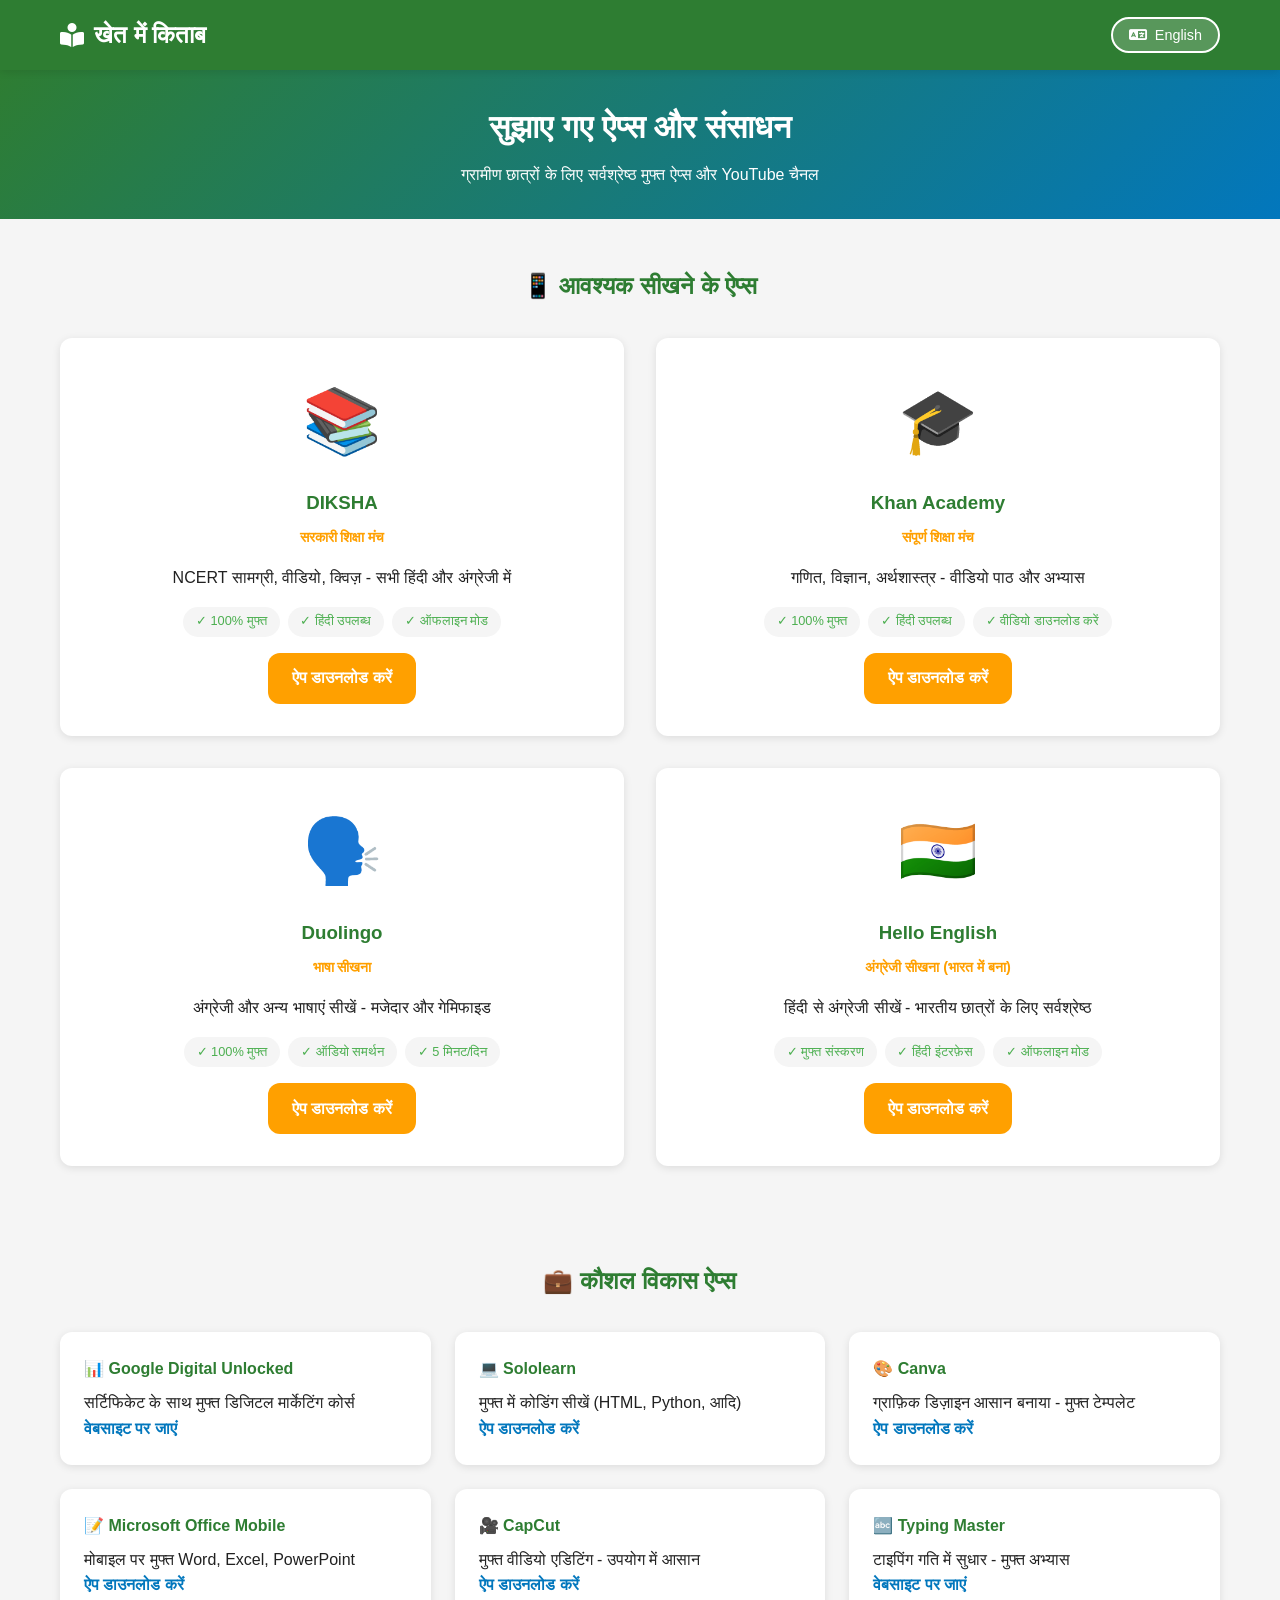
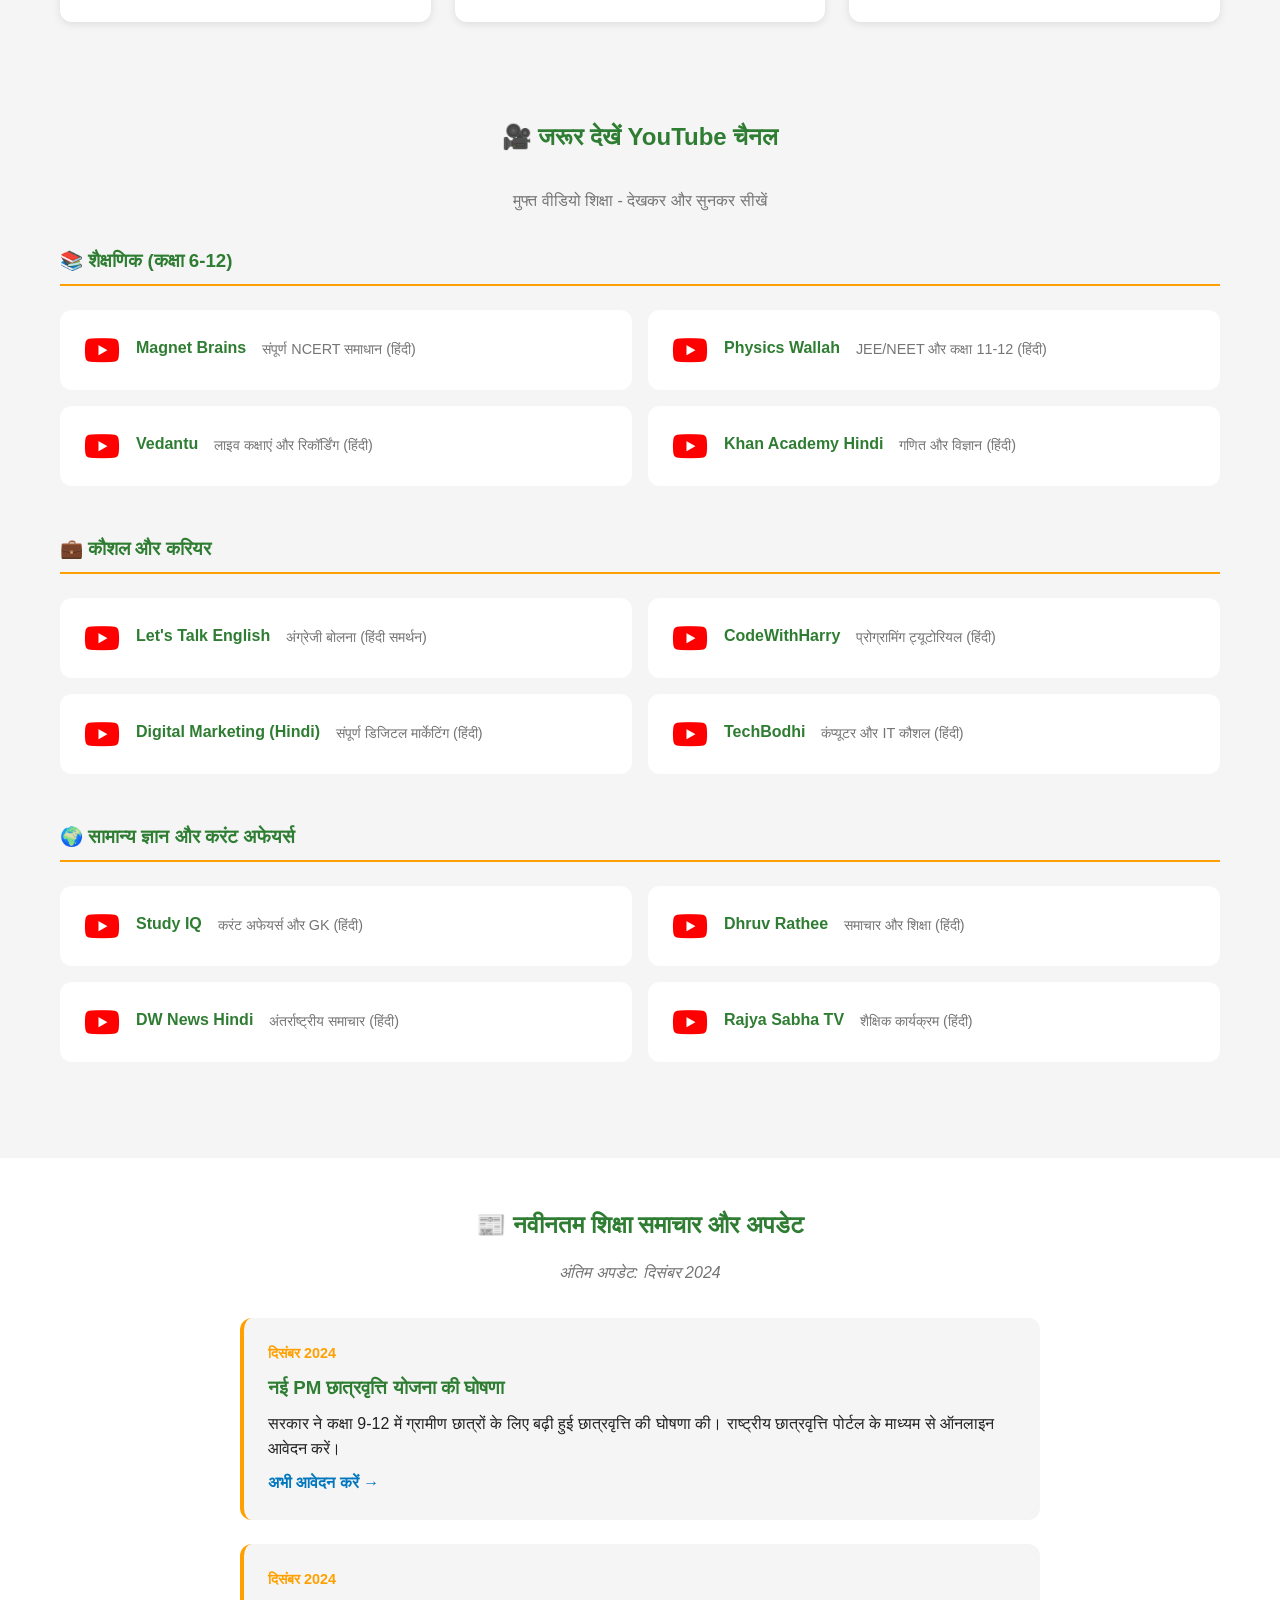
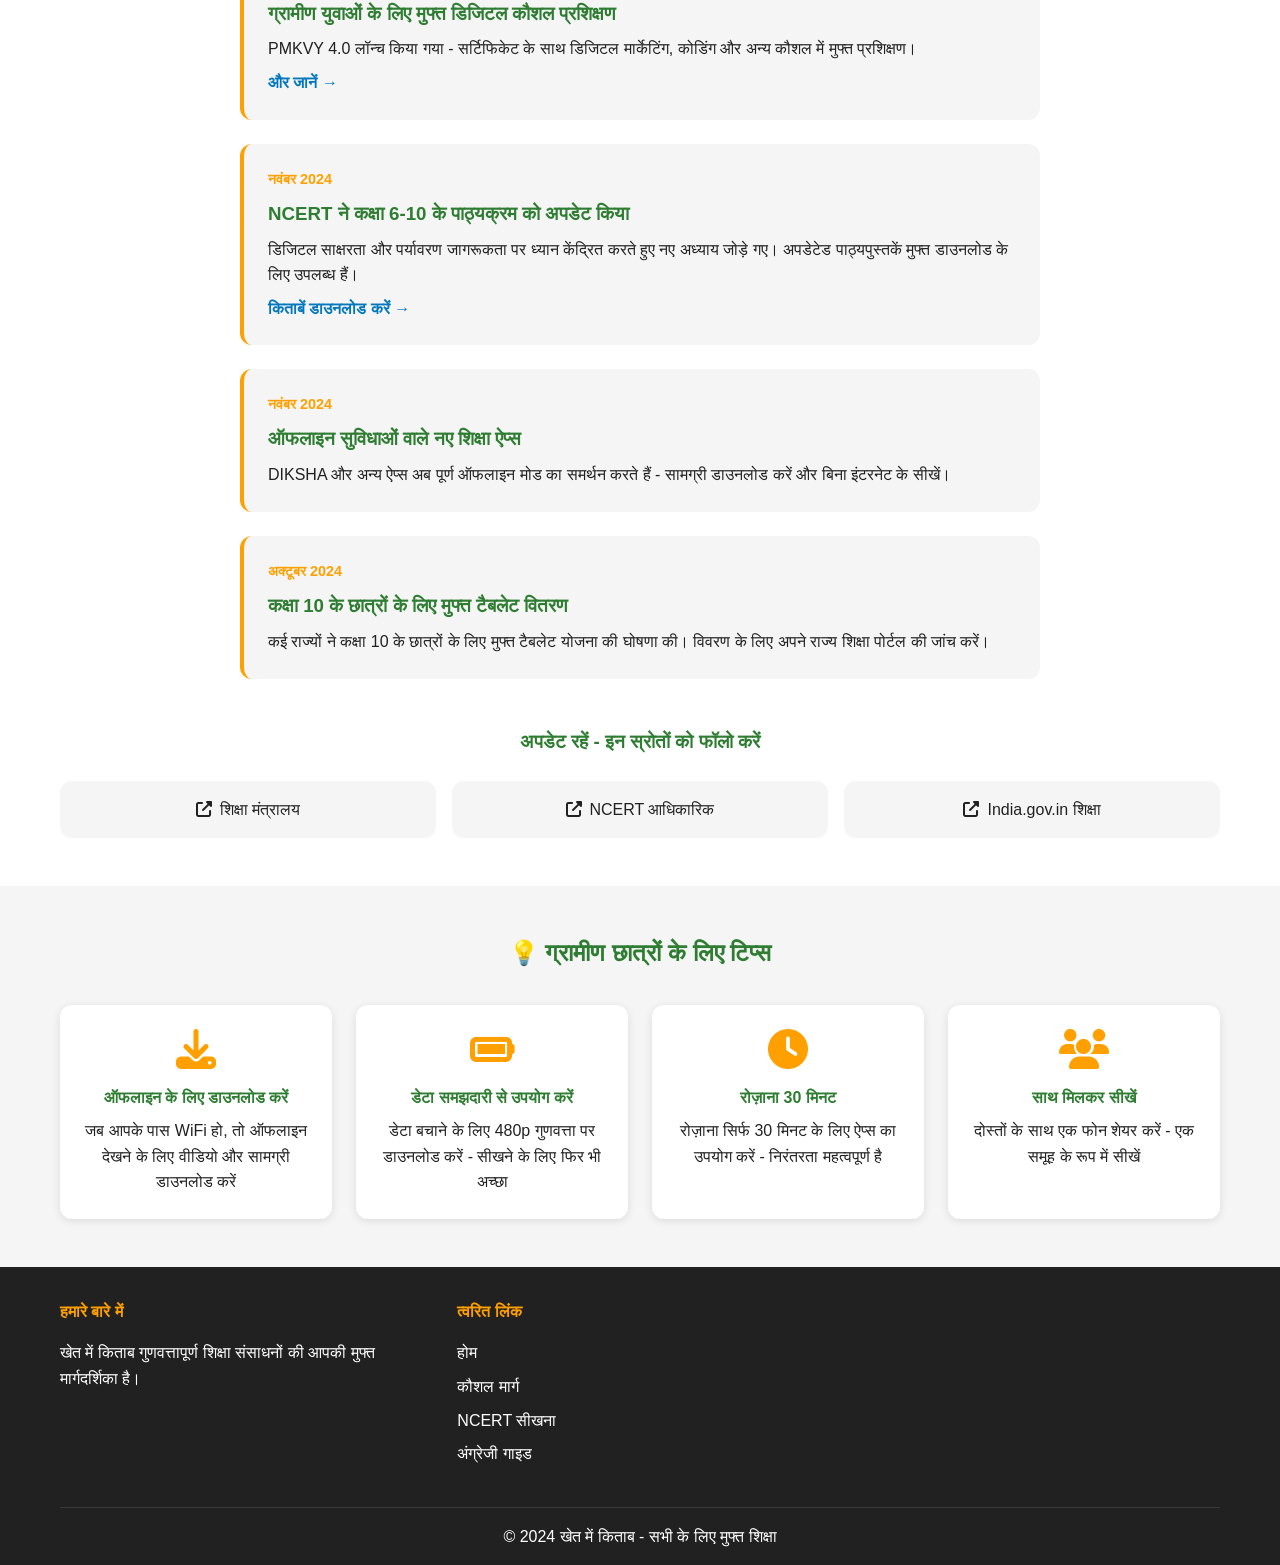
==== apps.html @ a77794ee "Create comprehensive rural education guide website - Add Hindi/English translation feature throughou" ====
<!DOCTYPE html>
<html lang="hi">
<head>
    <meta charset="UTF-8">
    <meta name="viewport" content="width=device-width, initial-scale=1.0">
    <title data-en="Recommended Apps & Resources - KhetMeKitab" data-hi="सुझाए गए ऐप्स और संसाधन - खेत में किताब">सुझाए गए ऐप्स और संसाधन - खेत में किताब</title>
    <link rel="stylesheet" href="css/style.css">
    <link rel="stylesheet" href="https://cdnjs.cloudflare.com/ajax/libs/font-awesome/6.4.0/css/all.min.css">
</head>
<body>
    <header>
        <nav class="navbar">
            <div class="container">
                <div class="nav-brand">
                    <a href="index.html"><i class="fas fa-book-reader"></i>
                    <span data-en="KhetMeKitab" data-hi="खेत में किताब">खेत में किताब</span></a>
                </div>
                <button class="lang-toggle" id="langToggle">
                    <i class="fas fa-language"></i>
                    <span id="langText">English</span>
                </button>
            </div>
        </nav>
    </header>

    <section class="page-header">
        <div class="container">
            <h1 data-en="Recommended Apps & Resources" data-hi="सुझाए गए ऐप्स और संसाधन">सुझाए गए ऐप्स और संसाधन</h1>
            <p data-en="Best free apps and YouTube channels for rural students" data-hi="ग्रामीण छात्रों के लिए सर्वश्रेष्ठ मुफ्त ऐप्स और YouTube चैनल">ग्रामीण छात्रों के लिए सर्वश्रेष्ठ मुफ्त ऐप्स और YouTube चैनल</p>
        </div>
    </section>

    <!-- Learning Apps -->
    <section class="apps-category">
        <div class="container">
            <h2 data-en="📱 Essential Learning Apps" data-hi="📱 आवश्यक सीखने के ऐप्स">📱 आवश्यक सीखने के ऐप्स</h2>
            <div class="apps-showcase">
                <div class="app-showcase-card">
                    <div class="app-icon">📚</div>
                    <h3>DIKSHA</h3>
                    <p class="app-category" data-en="Government Education Platform" data-hi="सरकारी शिक्षा मंच">सरकारी शिक्षा मंच</p>
                    <p data-en="NCERT content, videos, quizzes - All in Hindi & English" data-hi="NCERT सामग्री, वीडियो, क्विज़ - सभी हिंदी और अंग्रेजी में">NCERT सामग्री, वीडियो, क्विज़ - सभी हिंदी और अंग्रेजी में</p>
                    <div class="app-features">
                        <span class="feature-badge" data-en="✓ 100% Free" data-hi="✓ 100% मुफ्त">✓ 100% मुफ्त</span>
                        <span class="feature-badge" data-en="✓ Hindi Available" data-hi="✓ हिंदी उपलब्ध">✓ हिंदी उपलब्ध</span>
                        <span class="feature-badge" data-en="✓ Offline Mode" data-hi="✓ ऑफलाइन मोड">✓ ऑफलाइन मोड</span>
                    </div>
                    <a href="https://diksha.gov.in/" target="_blank" class="btn btn-primary" data-en="Download App" data-hi="ऐप डाउनलोड करें">ऐप डाउनलोड करें</a>
                </div>

                <div class="app-showcase-card">
                    <div class="app-icon">🎓</div>
                    <h3>Khan Academy</h3>
                    <p class="app-category" data-en="Complete Education Platform" data-hi="संपूर्ण शिक्षा मंच">संपूर्ण शिक्षा मंच</p>
                    <p data-en="Math, Science, Economics - Video lessons & practice" data-hi="गणित, विज्ञान, अर्थशास्त्र - वीडियो पाठ और अभ्यास">गणित, विज्ञान, अर्थशास्त्र - वीडियो पाठ और अभ्यास</p>
                    <div class="app-features">
                        <span class="feature-badge" data-en="✓ 100% Free" data-hi="✓ 100% मुफ्त">✓ 100% मुफ्त</span>
                        <span class="feature-badge" data-en="✓ Hindi Available" data-hi="✓ हिंदी उपलब्ध">✓ हिंदी उपलब्ध</span>
                        <span class="feature-badge" data-en="✓ Download Videos" data-hi="✓ वीडियो डाउनलोड करें">✓ वीडियो डाउनलोड करें</span>
                    </div>
                    <a href="https://www.khanacademy.org/" target="_blank" class="btn btn-primary" data-en="Download App" data-hi="ऐप डाउनलोड करें">ऐप डाउनलोड करें</a>
                </div>

                <div class="app-showcase-card">
                    <div class="app-icon">🗣️</div>
                    <h3>Duolingo</h3>
                    <p class="app-category" data-en="Language Learning" data-hi="भाषा सीखना">भाषा सीखना</p>
                    <p data-en="Learn English & other languages - Fun & gamified" data-hi="अंग्रेजी और अन्य भाषाएं सीखें - मजेदार और गेमिफाइड">अंग्रेजी और अन्य भाषाएं सीखें - मजेदार और गेमिफाइड</p>
                    <div class="app-features">
                        <span class="feature-badge" data-en="✓ 100% Free" data-hi="✓ 100% मुफ्त">✓ 100% मुफ्त</span>
                        <span class="feature-badge" data-en="✓ Audio Support" data-hi="✓ ऑडियो समर्थन">✓ ऑडियो समर्थन</span>
                        <span class="feature-badge" data-en="✓ 5 min/day" data-hi="✓ 5 मिनट/दिन">✓ 5 मिनट/दिन</span>
                    </div>
                    <a href="https://www.duolingo.com/" target="_blank" class="btn btn-primary" data-en="Download App" data-hi="ऐप डाउनलोड करें">ऐप डाउनलोड करें</a>
                </div>

                <div class="app-showcase-card">
                    <div class="app-icon">🇮🇳</div>
                    <h3>Hello English</h3>
                    <p class="app-category" data-en="English Learning (Made in India)" data-hi="अंग्रेजी सीखना (भारत में बना)">अंग्रेजी सीखना (भारत में बना)</p>
                    <p data-en="Learn English from Hindi - Best for Indian students" data-hi="हिंदी से अंग्रेजी सीखें - भारतीय छात्रों के लिए सर्वश्रेष्ठ">हिंदी से अंग्रेजी सीखें - भारतीय छात्रों के लिए सर्वश्रेष्ठ</p>
                    <div class="app-features">
                        <span class="feature-badge" data-en="✓ Free Version" data-hi="✓ मुफ्त संस्करण">✓ मुफ्त संस्करण</span>
                        <span class="feature-badge" data-en="✓ Hindi Interface" data-hi="✓ हिंदी इंटरफ़ेस">✓ हिंदी इंटरफ़ेस</span>
                        <span class="feature-badge" data-en="✓ Offline Mode" data-hi="✓ ऑफलाइन मोड">✓ ऑफलाइन मोड</span>
                    </div>
                    <a href="https://helloenglish.com/" target="_blank" class="btn btn-primary" data-en="Download App" data-hi="ऐप डाउनलोड करें">ऐप डाउनलोड करें</a>
                </div>
            </div>
        </div>
    </section>

    <!-- Skill Learning Apps -->
    <section class="apps-category alt-bg">
        <div class="container">
            <h2 data-en="💼 Skill Development Apps" data-hi="💼 कौशल विकास ऐप्स">💼 कौशल विकास ऐप्स</h2>
            <div class="app-grid">
                <div class="app-card-detailed">
                    <h4>📊 Google Digital Unlocked</h4>
                    <p data-en="Free digital marketing course with certificate" data-hi="सर्टिफिकेट के साथ मुफ्त डिजिटल मार्केटिंग कोर्स">सर्टिफिकेट के साथ मुफ्त डिजिटल मार्केटिंग कोर्स</p>
                    <a href="https://learndigital.withgoogle.com/digitalunlocked" target="_blank" data-en="Visit Website" data-hi="वेबसाइट पर जाएं">वेबसाइट पर जाएं</a>
                </div>
                <div class="app-card-detailed">
                    <h4>💻 Sololearn</h4>
                    <p data-en="Learn coding for free (HTML, Python, etc.)" data-hi="मुफ्त में कोडिंग सीखें (HTML, Python, आदि)">मुफ्त में कोडिंग सीखें (HTML, Python, आदि)</p>
                    <a href="https://www.sololearn.com/" target="_blank" data-en="Download App" data-hi="ऐप डाउनलोड करें">ऐप डाउनलोड करें</a>
                </div>
                <div class="app-card-detailed">
                    <h4>🎨 Canva</h4>
                    <p data-en="Graphic design made easy - Free templates" data-hi="ग्राफ़िक डिज़ाइन आसान बनाया - मुफ्त टेम्पलेट">ग्राफ़िक डिज़ाइन आसान बनाया - मुफ्त टेम्पलेट</p>
                    <a href="https://www.canva.com/" target="_blank" data-en="Download App" data-hi="ऐप डाउनलोड करें">ऐप डाउनलोड करें</a>
                </div>
                <div class="app-card-detailed">
                    <h4>📝 Microsoft Office Mobile</h4>
                    <p data-en="Free Word, Excel, PowerPoint on mobile" data-hi="मोबाइल पर मुफ्त Word, Excel, PowerPoint">मोबाइल पर मुफ्त Word, Excel, PowerPoint</p>
                    <a href="https://www.microsoft.com/en-us/microsoft-365/mobile" target="_blank" data-en="Download App" data-hi="ऐप डाउनलोड करें">ऐप डाउनलोड करें</a>
                </div>
                <div class="app-card-detailed">
                    <h4>🎥 CapCut</h4>
                    <p data-en="Free video editing - Easy to use" data-hi="मुफ्त वीडियो एडिटिंग - उपयोग में आसान">मुफ्त वीडियो एडिटिंग - उपयोग में आसान</p>
                    <a href="https://www.capcut.com/" target="_blank" data-en="Download App" data-hi="ऐप डाउनलोड करें">ऐप डाउनलोड करें</a>
                </div>
                <div class="app-card-detailed">
                    <h4>🔤 Typing Master</h4>
                    <p data-en="Improve typing speed - Free practice" data-hi="टाइपिंग गति में सुधार - मुफ्त अभ्यास">टाइपिंग गति में सुधार - मुफ्त अभ्यास</p>
                    <a href="https://www.typingclub.com/" target="_blank" data-en="Visit Website" data-hi="वेबसाइट पर जाएं">वेबसाइट पर जाएं</a>
                </div>
            </div>
        </div>
    </section>

    <!-- YouTube Channels Section -->
    <section class="youtube-section">
        <div class="container">
            <h2 data-en="🎥 Must-Watch YouTube Channels" data-hi="🎥 जरूर देखें YouTube चैनल">🎥 जरूर देखें YouTube चैनल</h2>
            <p class="section-subtitle" data-en="Free video education - Learn by watching & listening" data-hi="मुफ्त वीडियो शिक्षा - देखकर और सुनकर सीखें">मुफ्त वीडियो शिक्षा - देखकर और सुनकर सीखें</p>

            <!-- Academic Channels -->
            <div class="channel-category">
                <h3 data-en="📚 Academic (Class 6-12)" data-hi="📚 शैक्षणिक (कक्षा 6-12)">📚 शैक्षणिक (कक्षा 6-12)</h3>
                <div class="youtube-grid">
                    <a href="https://www.youtube.com/@MagnetBrainsEducation" target="_blank" class="youtube-card">
                        <i class="fab fa-youtube"></i>
                        <h4>Magnet Brains</h4>
                        <p data-en="Complete NCERT solutions (Hindi)" data-hi="संपूर्ण NCERT समाधान (हिंदी)">संपूर्ण NCERT समाधान (हिंदी)</p>
                    </a>
                    <a href="https://www.youtube.com/@PhysicsWallah" target="_blank" class="youtube-card">
                        <i class="fab fa-youtube"></i>
                        <h4>Physics Wallah</h4>
                        <p data-en="JEE/NEET & Class 11-12 (Hindi)" data-hi="JEE/NEET और कक्षा 11-12 (हिंदी)">JEE/NEET और कक्षा 11-12 (हिंदी)</p>
                    </a>
                    <a href="https://www.youtube.com/@vedantu" target="_blank" class="youtube-card">
                        <i class="fab fa-youtube"></i>
                        <h4>Vedantu</h4>
                        <p data-en="Live classes & recordings (Hindi)" data-hi="लाइव कक्षाएं और रिकॉर्डिंग (हिंदी)">लाइव कक्षाएं और रिकॉर्डिंग (हिंदी)</p>
                    </a>
                    <a href="https://www.youtube.com/@KhanAcademyHindi" target="_blank" class="youtube-card">
                        <i class="fab fa-youtube"></i>
                        <h4>Khan Academy Hindi</h4>
                        <p data-en="Math & Science (Hindi)" data-hi="गणित और विज्ञान (हिंदी)">गणित और विज्ञान (हिंदी)</p>
                    </a>
                </div>
            </div>

            <!-- Skills Channels -->
            <div class="channel-category">
                <h3 data-en="💼 Skills & Career" data-hi="💼 कौशल और करियर">💼 कौशल और करियर</h3>
                <div class="youtube-grid">
                    <a href="https://www.youtube.com/@LearnEnglishwithLetstalkchannel" target="_blank" class="youtube-card">
                        <i class="fab fa-youtube"></i>
                        <h4>Let's Talk English</h4>
                        <p data-en="English speaking (Hindi support)" data-hi="अंग्रेजी बोलना (हिंदी समर्थन)">अंग्रेजी बोलना (हिंदी समर्थन)</p>
                    </a>
                    <a href="https://www.youtube.com/@CodeWithHarry" target="_blank" class="youtube-card">
                        <i class="fab fa-youtube"></i>
                        <h4>CodeWithHarry</h4>
                        <p data-en="Programming tutorials (Hindi)" data-hi="प्रोग्रामिंग ट्यूटोरियल (हिंदी)">प्रोग्रामिंग ट्यूटोरियल (हिंदी)</p>
                    </a>
                    <a href="https://www.youtube.com/@DigitalMarketingHindi" target="_blank" class="youtube-card">
                        <i class="fab fa-youtube"></i>
                        <h4>Digital Marketing (Hindi)</h4>
                        <p data-en="Complete digital marketing (Hindi)" data-hi="संपूर्ण डिजिटल मार्केटिंग (हिंदी)">संपूर्ण डिजिटल मार्केटिंग (हिंदी)</p>
                    </a>
                    <a href="https://www.youtube.com/@TECHBODHIbyDinesh" target="_blank" class="youtube-card">
                        <i class="fab fa-youtube"></i>
                        <h4>TechBodhi</h4>
                        <p data-en="Computer & IT skills (Hindi)" data-hi="कंप्यूटर और IT कौशल (हिंदी)">कंप्यूटर और IT कौशल (हिंदी)</p>
                    </a>
                </div>
            </div>

            <!-- General Knowledge -->
            <div class="channel-category">
                <h3 data-en="🌍 General Knowledge & Current Affairs" data-hi="🌍 सामान्य ज्ञान और करंट अफेयर्स">🌍 सामान्य ज्ञान और करंट अफेयर्स</h3>
                <div class="youtube-grid">
                    <a href="https://www.youtube.com/@StudyIQ" target="_blank" class="youtube-card">
                        <i class="fab fa-youtube"></i>
                        <h4>Study IQ</h4>
                        <p data-en="Current affairs & GK (Hindi)" data-hi="करंट अफेयर्स और GK (हिंदी)">करंट अफेयर्स और GK (हिंदी)</p>
                    </a>
                    <a href="https://www.youtube.com/@dhruvrathee" target="_blank" class="youtube-card">
                        <i class="fab fa-youtube"></i>
                        <h4>Dhruv Rathee</h4>
                        <p data-en="News & education (Hindi)" data-hi="समाचार और शिक्षा (हिंदी)">समाचार और शिक्षा (हिंदी)</p>
                    </a>
                    <a href="https://www.youtube.com/@dwthindiofficial" target="_blank" class="youtube-card">
                        <i class="fab fa-youtube"></i>
                        <h4>DW News Hindi</h4>
                        <p data-en="International news (Hindi)" data-hi="अंतर्राष्ट्रीय समाचार (हिंदी)">अंतर्राष्ट्रीय समाचार (हिंदी)</p>
                    </a>
                    <a href="https://www.youtube.com/@rajyasabhatv" target="_blank" class="youtube-card">
                        <i class="fab fa-youtube"></i>
                        <h4>Rajya Sabha TV</h4>
                        <p data-en="Educational programs (Hindi)" data-hi="शैक्षिक कार्यक्रम (हिंदी)">शैक्षिक कार्यक्रम (हिंदी)</p>
                    </a>
                </div>
            </div>
        </div>
    </section>

    <!-- Education News -->
    <section class="education-news">
        <div class="container">
            <h2 data-en="📰 Latest Education News & Updates" data-hi="📰 नवीनतम शिक्षा समाचार और अपडेट">📰 नवीनतम शिक्षा समाचार और अपडेट</h2>
            <p class="update-date" data-en="Last Updated: December 2024" data-hi="अंतिम अपडेट: दिसंबर 2024">अंतिम अपडेट: दिसंबर 2024</p>

            <div class="news-timeline">
                <div class="news-item">
                    <div class="news-month" data-en="December 2024" data-hi="दिसंबर 2024">दिसंबर 2024</div>
                    <h3 data-en="New PM Scholarship Scheme Announced" data-hi="नई PM छात्रवृत्ति योजना की घोषणा">नई PM छात्रवृत्ति योजना की घोषणा</h3>
                    <p data-en="Government announces increased scholarships for rural students in Classes 9-12. Apply online through the National Scholarship Portal." data-hi="सरकार ने कक्षा 9-12 में ग्रामीण छात्रों के लिए बढ़ी हुई छात्रवृत्ति की घोषणा की। राष्ट्रीय छात्रवृत्ति पोर्टल के माध्यम से ऑनलाइन आवेदन करें।">सरकार ने कक्षा 9-12 में ग्रामीण छात्रों के लिए बढ़ी हुई छात्रवृत्ति की घोषणा की। राष्ट्रीय छात्रवृत्ति पोर्टल के माध्यम से ऑनलाइन आवेदन करें।</p>
                    <a href="https://scholarships.gov.in/" target="_blank" class="news-cta" data-en="Apply Now →" data-hi="अभी आवेदन करें →">अभी आवेदन करें →</a>
                </div>

                <div class="news-item">
                    <div class="news-month" data-en="December 2024" data-hi="दिसंबर 2024">दिसंबर 2024</div>
                    <h3 data-en="Free Digital Skills Training for Rural Youth" data-hi="ग्रामीण युवाओं के लिए मुफ्त डिजिटल कौशल प्रशिक्षण">ग्रामीण युवाओं के लिए मुफ्त डिजिटल कौशल प्रशिक्षण</h3>
                    <p data-en="PMKVY 4.0 launched - Free training in digital marketing, coding, and other skills with certificates." data-hi="PMKVY 4.0 लॉन्च किया गया - सर्टिफिकेट के साथ डिजिटल मार्केटिंग, कोडिंग और अन्य कौशल में मुफ्त प्रशिक्षण।">PMKVY 4.0 लॉन्च किया गया - सर्टिफिकेट के साथ डिजिटल मार्केटिंग, कोडिंग और अन्य कौशल में मुफ्त प्रशिक्षण।</p>
                    <a href="https://www.pmkvyofficial.org/" target="_blank" class="news-cta" data-en="Learn More →" data-hi="और जानें →">और जानें →</a>
                </div>

                <div class="news-item">
                    <div class="news-month" data-en="November 2024" data-hi="नवंबर 2024">नवंबर 2024</div>
                    <h3 data-en="NCERT Updates Curriculum for Classes 6-10" data-hi="NCERT ने कक्षा 6-10 के पाठ्यक्रम को अपडेट किया">NCERT ने कक्षा 6-10 के पाठ्यक्रम को अपडेट किया</h3>
                    <p data-en="New chapters added focusing on digital literacy and environmental awareness. Updated textbooks available for free download." data-hi="डिजिटल साक्षरता और पर्यावरण जागरूकता पर ध्यान केंद्रित करते हुए नए अध्याय जोड़े गए। अपडेटेड पाठ्यपुस्तकें मुफ्त डाउनलोड के लिए उपलब्ध हैं।">डिजिटल साक्षरता और पर्यावरण जागरूकता पर ध्यान केंद्रित करते हुए नए अध्याय जोड़े गए। अपडेटेड पाठ्यपुस्तकें मुफ्त डाउनलोड के लिए उपलब्ध हैं।</p>
                    <a href="https://ncert.nic.in/" target="_blank" class="news-cta" data-en="Download Books →" data-hi="किताबें डाउनलोड करें →">किताबें डाउनलोड करें →</a>
                </div>

                <div class="news-item">
                    <div class="news-month" data-en="November 2024" data-hi="नवंबर 2024">नवंबर 2024</div>
                    <h3 data-en="New Education Apps with Offline Features" data-hi="ऑफलाइन सुविधाओं वाले नए शिक्षा ऐप्स">ऑफलाइन सुविधाओं वाले नए शिक्षा ऐप्स</h3>
                    <p data-en="DIKSHA and other apps now support full offline mode - download content and learn without internet." data-hi="DIKSHA और अन्य ऐप्स अब पूर्ण ऑफलाइन मोड का समर्थन करते हैं - सामग्री डाउनलोड करें और बिना इंटरनेट के सीखें।">DIKSHA और अन्य ऐप्स अब पूर्ण ऑफलाइन मोड का समर्थन करते हैं - सामग्री डाउनलोड करें और बिना इंटरनेट के सीखें।</p>
                </div>

                <div class="news-item">
                    <div class="news-month" data-en="October 2024" data-hi="अक्टूबर 2024">अक्टूबर 2024</div>
                    <h3 data-en="Free Tablet Distribution for Class 10 Students" data-hi="कक्षा 10 के छात्रों के लिए मुफ्त टैबलेट वितरण">कक्षा 10 के छात्रों के लिए मुफ्त टैबलेट वितरण</h3>
                    <p data-en="Several states announce free tablet scheme for Class 10 students. Check your state education portal for details." data-hi="कई राज्यों ने कक्षा 10 के छात्रों के लिए मुफ्त टैबलेट योजना की घोषणा की। विवरण के लिए अपने राज्य शिक्षा पोर्टल की जांच करें।">कई राज्यों ने कक्षा 10 के छात्रों के लिए मुफ्त टैबलेट योजना की घोषणा की। विवरण के लिए अपने राज्य शिक्षा पोर्टल की जांच करें।</p>
                </div>
            </div>

            <div class="news-sources">
                <h3 data-en="Stay Updated - Follow These Sources" data-hi="अपडेट रहें - इन स्रोतों को फॉलो करें">अपडेट रहें - इन स्रोतों को फॉलो करें</h3>
                <div class="sources-grid">
                    <a href="https://www.education.gov.in/" target="_blank" class="source-link">
                        <i class="fas fa-external-link-alt"></i>
                        <span data-en="Ministry of Education" data-hi="शिक्षा मंत्रालय">शिक्षा मंत्रालय</span>
                    </a>
                    <a href="https://ncert.nic.in/" target="_blank" class="source-link">
                        <i class="fas fa-external-link-alt"></i>
                        <span data-en="NCERT Official" data-hi="NCERT आधिकारिक">NCERT आधिकारिक</span>
                    </a>
                    <a href="https://www.india.gov.in/topics/education" target="_blank" class="source-link">
                        <i class="fas fa-external-link-alt"></i>
                        <span data-en="India.gov.in Education" data-hi="India.gov.in शिक्षा">India.gov.in शिक्षा</span>
                    </a>
                </div>
            </div>
        </div>
    </section>

    <!-- Tips for Using Apps -->
    <section class="app-tips">
        <div class="container">
            <h2 data-en="💡 Tips for Rural Students" data-hi="💡 ग्रामीण छात्रों के लिए टिप्स">💡 ग्रामीण छात्रों के लिए टिप्स</h2>
            <div class="tips-grid">
                <div class="tip-box">
                    <i class="fas fa-download"></i>
                    <h4 data-en="Download for Offline" data-hi="ऑफलाइन के लिए डाउनलोड करें">ऑफलाइन के लिए डाउनलोड करें</h4>
                    <p data-en="When you have WiFi, download videos and content for offline viewing" data-hi="जब आपके पास WiFi हो, तो ऑफलाइन देखने के लिए वीडियो और सामग्री डाउनलोड करें">जब आपके पास WiFi हो, तो ऑफलाइन देखने के लिए वीडियो और सामग्री डाउनलोड करें</p>
                </div>
                <div class="tip-box">
                    <i class="fas fa-battery-full"></i>
                    <h4 data-en="Use Data Wisely" data-hi="डेटा समझदारी से उपयोग करें">डेटा समझदारी से उपयोग करें</h4>
                    <p data-en="Download at 480p quality to save data - still good for learning" data-hi="डेटा बचाने के लिए 480p गुणवत्ता पर डाउनलोड करें - सीखने के लिए फिर भी अच्छा">डेटा बचाने के लिए 480p गुणवत्ता पर डाउनलोड करें - सीखने के लिए फिर भी अच्छा</p>
                </div>
                <div class="tip-box">
                    <i class="fas fa-clock"></i>
                    <h4 data-en="Daily 30 Minutes" data-hi="रोज़ाना 30 मिनट">रोज़ाना 30 मिनट</h4>
                    <p data-en="Use apps for just 30 minutes daily - consistency is key" data-hi="रोज़ाना सिर्फ 30 मिनट के लिए ऐप्स का उपयोग करें - निरंतरता महत्वपूर्ण है">रोज़ाना सिर्फ 30 मिनट के लिए ऐप्स का उपयोग करें - निरंतरता महत्वपूर्ण है</p>
                </div>
                <div class="tip-box">
                    <i class="fas fa-users"></i>
                    <h4 data-en="Learn Together" data-hi="साथ मिलकर सीखें">साथ मिलकर सीखें</h4>
                    <p data-en="Share one phone with friends - learn as a group" data-hi="दोस्तों के साथ एक फोन शेयर करें - एक समूह के रूप में सीखें">दोस्तों के साथ एक फोन शेयर करें - एक समूह के रूप में सीखें</p>
                </div>
            </div>
        </div>
    </section>

    <footer>
        <div class="container">
            <div class="footer-content">
                <div class="footer-section">
                    <h4 data-en="About" data-hi="हमारे बारे में">हमारे बारे में</h4>
                    <p data-en="KhetMeKitab is your free guide to quality education resources." data-hi="खेत में किताब गुणवत्तापूर्ण शिक्षा संसाधनों की आपकी मुफ्त मार्गदर्शिका है।">खेत में किताब गुणवत्तापूर्ण शिक्षा संसाधनों की आपकी मुफ्त मार्गदर्शिका है।</p>
                </div>
                <div class="footer-section">
                    <h4 data-en="Quick Links" data-hi="त्वरित लिंक">त्वरित लिंक</h4>
                    <ul>
                        <li><a href="index.html" data-en="Home" data-hi="होम">होम</a></li>
                        <li><a href="skills.html" data-en="Skill Paths" data-hi="कौशल मार्ग">कौशल मार्ग</a></li>
                        <li><a href="ncert.html" data-en="NCERT Learning" data-hi="NCERT सीखना">NCERT सीखना</a></li>
                        <li><a href="english.html" data-en="English Guide" data-hi="अंग्रेजी गाइड">अंग्रेजी गाइड</a></li>
                    </ul>
                </div>
            </div>
            <div class="footer-bottom">
                <p>&copy; 2024 <span data-en="KhetMeKitab - Free Education for All" data-hi="खेत में किताब - सभी के लिए मुफ्त शिक्षा">खेत में किताब - सभी के लिए मुफ्त शिक्षा</span></p>
            </div>
        </div>
    </footer>

    <script src="js/main.js"></script>
</body>
</html>
---- css/style.css ----
/* KhetMeKitab - Rural Education Guide CSS */
/* Mobile-First Responsive Design */

/* CSS Reset and Base Styles */
* {
    margin: 0;
    padding: 0;
    box-sizing: border-box;
}

:root {
    --primary-color: #2E7D32;
    --secondary-color: #FFA000;
    --accent-color: #0277BD;
    --text-dark: #212121;
    --text-light: #757575;
    --bg-light: #F5F5F5;
    --bg-white: #FFFFFF;
    --success: #4CAF50;
    --border-radius: 12px;
    --shadow: 0 2px 8px rgba(0,0,0,0.1);
    --shadow-hover: 0 4px 16px rgba(0,0,0,0.15);
}

body {
    font-family: 'Segoe UI', Tahoma, Geneva, Verdana, sans-serif;
    line-height: 1.6;
    color: var(--text-dark);
    background-color: var(--bg-light);
}

.container {
    max-width: 1200px;
    margin: 0 auto;
    padding: 0 20px;
}

/* Navbar */
.navbar {
    background: var(--primary-color);
    color: white;
    padding: 1rem 0;
    box-shadow: var(--shadow);
    position: sticky;
    top: 0;
    z-index: 1000;
}

.navbar .container {
    display: flex;
    justify-content: space-between;
    align-items: center;
}

.nav-brand {
    display: flex;
    align-items: center;
    gap: 10px;
    font-size: 1.5rem;
    font-weight: bold;
}

.nav-brand a {
    color: white;
    text-decoration: none;
    display: flex;
    align-items: center;
    gap: 10px;
}

.lang-toggle {
    background: rgba(255,255,255,0.2);
    border: 2px solid white;
    color: white;
    padding: 0.5rem 1rem;
    border-radius: 25px;
    cursor: pointer;
    display: flex;
    align-items: center;
    gap: 8px;
    font-size: 0.9rem;
    transition: all 0.3s ease;
}

.lang-toggle:hover {
    background: white;
    color: var(--primary-color);
}

/* Hero Section */
.hero {
    background: linear-gradient(135deg, var(--primary-color), var(--accent-color));
    color: white;
    padding: 3rem 0;
    text-align: center;
}

.hero h1 {
    font-size: 2rem;
    margin-bottom: 1rem;
}

.hero-subtitle {
    font-size: 1.1rem;
    margin-bottom: 2rem;
    opacity: 0.95;
}

.hero-cta {
    display: flex;
    gap: 1rem;
    justify-content: center;
    flex-wrap: wrap;
}

/* Buttons */
.btn {
    padding: 0.8rem 1.5rem;
    border-radius: var(--border-radius);
    text-decoration: none;
    font-weight: 600;
    display: inline-block;
    transition: all 0.3s ease;
}

.btn-primary {
    background: var(--secondary-color);
    color: white;
}

.btn-primary:hover {
    background: #FF8F00;
    transform: translateY(-2px);
    box-shadow: var(--shadow-hover);
}

.btn-secondary {
    background: white;
    color: var(--primary-color);
}

.btn-secondary:hover {
    background: var(--bg-light);
    transform: translateY(-2px);
}

.btn-link {
    color: var(--accent-color);
    text-decoration: none;
    font-weight: 600;
    transition: all 0.3s ease;
}

.btn-link:hover {
    color: var(--primary-color);
}

/* Quick Links Section */
.quick-links {
    padding: 3rem 0;
    background: white;
}

.quick-links h2 {
    text-align: center;
    margin-bottom: 2rem;
    color: var(--primary-color);
}

.links-grid {
    display: grid;
    grid-template-columns: 1fr;
    gap: 1.5rem;
}

.link-card {
    background: var(--bg-white);
    padding: 2rem;
    border-radius: var(--border-radius);
    box-shadow: var(--shadow);
    text-decoration: none;
    color: var(--text-dark);
    transition: all 0.3s ease;
    text-align: center;
}

.link-card:hover {
    transform: translateY(-5px);
    box-shadow: var(--shadow-hover);
}

.link-card i {
    font-size: 3rem;
    color: var(--primary-color);
    margin-bottom: 1rem;
}

.link-card h3 {
    margin-bottom: 0.5rem;
    color: var(--primary-color);
}

.link-card p {
    color: var(--text-light);
}

/* Featured Section */
.featured-section {
    padding: 3rem 0;
    background: var(--bg-light);
}

.featured-section h2 {
    text-align: center;
    margin-bottom: 1rem;
    color: var(--primary-color);
}

.section-subtitle {
    text-align: center;
    color: var(--text-light);
    margin-bottom: 2rem;
}

.skills-grid {
    display: grid;
    grid-template-columns: 1fr;
    gap: 1.5rem;
}

.skill-card {
    background: white;
    padding: 2rem;
    border-radius: var(--border-radius);
    box-shadow: var(--shadow);
    text-align: center;
    transition: all 0.3s ease;
}

.skill-card:hover {
    transform: translateY(-5px);
    box-shadow: var(--shadow-hover);
}

.skill-icon {
    font-size: 3rem;
    margin-bottom: 1rem;
}

.skill-card h3 {
    color: var(--primary-color);
    margin-bottom: 0.5rem;
}

.skill-card p {
    color: var(--text-light);
    margin-bottom: 1rem;
}

/* NCERT Section */
.ncert-section {
    padding: 3rem 0;
    background: white;
}

.ncert-section h2 {
    text-align: center;
    margin-bottom: 1rem;
    color: var(--primary-color);
}

.ncert-grid {
    display: grid;
    grid-template-columns: repeat(auto-fit, minmax(120px, 1fr));
    gap: 1rem;
}

.ncert-card {
    background: linear-gradient(135deg, var(--accent-color), var(--primary-color));
    color: white;
    padding: 2rem 1rem;
    border-radius: var(--border-radius);
    text-align: center;
    text-decoration: none;
    transition: all 0.3s ease;
}

.ncert-card:hover {
    transform: scale(1.05);
    box-shadow: var(--shadow-hover);
}

.class-badge {
    font-size: 2.5rem;
    font-weight: bold;
    margin-bottom: 0.5rem;
}

/* News Section */
.news-section {
    padding: 3rem 0;
    background: var(--bg-light);
}

.news-section h2 {
    text-align: center;
    margin-bottom: 2rem;
    color: var(--primary-color);
}

.news-grid {
    display: grid;
    grid-template-columns: 1fr;
    gap: 1.5rem;
}

.news-card {
    background: white;
    padding: 1.5rem;
    border-radius: var(--border-radius);
    box-shadow: var(--shadow);
}

.news-date {
    color: var(--secondary-color);
    font-weight: 600;
    font-size: 0.9rem;
    margin-bottom: 0.5rem;
}

.news-card h3 {
    color: var(--primary-color);
    margin-bottom: 0.5rem;
}

.news-card p {
    color: var(--text-light);
    margin-bottom: 1rem;
}

.news-link {
    color: var(--accent-color);
    text-decoration: none;
    font-weight: 600;
}

.news-link:hover {
    text-decoration: underline;
}

/* Audio Note Banner */
.audio-note {
    padding: 2rem 0;
    background: var(--secondary-color);
    color: white;
}

.audio-banner {
    display: flex;
    align-items: center;
    gap: 1.5rem;
}

.audio-banner i {
    font-size: 3rem;
}

.audio-banner h3 {
    margin-bottom: 0.5rem;
}

/* Footer */
footer {
    background: var(--text-dark);
    color: white;
    padding: 2rem 0 1rem;
}

.footer-content {
    display: grid;
    grid-template-columns: 1fr;
    gap: 2rem;
    margin-bottom: 2rem;
}

.footer-section h4 {
    color: var(--secondary-color);
    margin-bottom: 1rem;
}

.footer-section ul {
    list-style: none;
}

.footer-section ul li {
    margin-bottom: 0.5rem;
}

.footer-section a {
    color: white;
    text-decoration: none;
    transition: color 0.3s ease;
}

.footer-section a:hover {
    color: var(--secondary-color);
}

.footer-bottom {
    text-align: center;
    padding-top: 1rem;
    border-top: 1px solid rgba(255,255,255,0.1);
}

/* Page Header */
.page-header {
    background: linear-gradient(135deg, var(--primary-color), var(--accent-color));
    color: white;
    padding: 2rem 0;
    text-align: center;
}

.page-header h1 {
    font-size: 2rem;
    margin-bottom: 0.5rem;
}

/* Skills Detail Page */
.skill-detail {
    padding: 3rem 0;
}

.skill-detail.alt-bg {
    background: var(--bg-light);
}

.skill-header {
    text-align: center;
    margin-bottom: 2rem;
}

.skill-icon-large {
    font-size: 4rem;
    margin-bottom: 1rem;
}

.learning-path {
    background: white;
    padding: 2rem;
    border-radius: var(--border-radius);
    box-shadow: var(--shadow);
}

.learning-path h3 {
    color: var(--primary-color);
    margin-bottom: 1.5rem;
}

.path-steps {
    display: flex;
    flex-direction: column;
    gap: 1.5rem;
}

.step {
    display: flex;
    gap: 1rem;
}

.step-number {
    background: var(--primary-color);
    color: white;
    width: 40px;
    height: 40px;
    border-radius: 50%;
    display: flex;
    align-items: center;
    justify-content: center;
    font-weight: bold;
    flex-shrink: 0;
}

.step-content {
    flex: 1;
}

.step-content h4 {
    color: var(--accent-color);
    margin-bottom: 0.5rem;
}

.step-content ul {
    list-style: none;
    padding-left: 0;
}

.step-content li {
    margin-bottom: 0.5rem;
    padding-left: 1.5rem;
    position: relative;
}

.step-content li:before {
    content: "✓";
    color: var(--success);
    position: absolute;
    left: 0;
    font-weight: bold;
}

.step-content a {
    color: var(--accent-color);
    text-decoration: none;
}

.step-content a:hover {
    text-decoration: underline;
}

/* More Skills */
.more-skills {
    padding: 3rem 0;
    text-align: center;
    background: var(--bg-light);
}

.coming-soon-grid {
    display: grid;
    grid-template-columns: repeat(2, 1fr);
    gap: 1rem;
    margin-top: 2rem;
}

.coming-soon-card {
    background: white;
    padding: 1.5rem;
    border-radius: var(--border-radius);
    box-shadow: var(--shadow);
    font-size: 1.1rem;
}

/* NCERT Page Tabs */
.class-tabs {
    padding: 2rem 0;
    background: white;
    position: sticky;
    top: 60px;
    z-index: 999;
    box-shadow: var(--shadow);
}

.tab-buttons {
    display: flex;
    gap: 0.5rem;
    overflow-x: auto;
    padding-bottom: 0.5rem;
}

.tab-btn {
    background: var(--bg-light);
    border: 2px solid var(--primary-color);
    color: var(--primary-color);
    padding: 0.5rem 1rem;
    border-radius: 25px;
    cursor: pointer;
    white-space: nowrap;
    transition: all 0.3s ease;
}

.tab-btn.active,
.tab-btn:hover {
    background: var(--primary-color);
    color: white;
}

.class-content {
    display: none;
    padding: 3rem 0;
}

.class-content.active {
    display: block;
}

.subject-grid {
    display: grid;
    grid-template-columns: 1fr;
    gap: 1.5rem;
}

.subject-card {
    background: white;
    padding: 1.5rem;
    border-radius: var(--border-radius);
    box-shadow: var(--shadow);
}

.subject-card h3 {
    color: var(--primary-color);
    margin-bottom: 1rem;
}

.resource-links {
    display: flex;
    flex-direction: column;
    gap: 0.8rem;
}

.resource-links a {
    color: var(--accent-color);
    text-decoration: none;
    display: flex;
    align-items: center;
    gap: 0.5rem;
}

.resource-links a:hover {
    text-decoration: underline;
}

/* Study Tips */
.study-tips {
    padding: 3rem 0;
    background: var(--bg-light);
}

.study-tips h2 {
    text-align: center;
    margin-bottom: 2rem;
    color: var(--primary-color);
}

.tips-grid {
    display: grid;
    grid-template-columns: 1fr;
    gap: 1.5rem;
}

.tip-card {
    background: white;
    padding: 1.5rem;
    border-radius: var(--border-radius);
    box-shadow: var(--shadow);
    text-align: center;
}

.tip-card i {
    font-size: 2.5rem;
    color: var(--secondary-color);
    margin-bottom: 1rem;
}

.tip-card h4 {
    color: var(--primary-color);
    margin-bottom: 0.5rem;
}

/* English Learning Page */
.why-english {
    padding: 3rem 0;
    background: white;
}

.why-english h2 {
    text-align: center;
    margin-bottom: 2rem;
    color: var(--primary-color);
}

.benefits-grid {
    display: grid;
    grid-template-columns: 1fr;
    gap: 1.5rem;
}

.benefit-card {
    background: var(--bg-light);
    padding: 1.5rem;
    border-radius: var(--border-radius);
    text-align: center;
}

.benefit-card i {
    font-size: 2.5rem;
    color: var(--accent-color);
    margin-bottom: 1rem;
}

.english-path {
    padding: 3rem 0;
    background: var(--bg-light);
}

.english-path h2 {
    text-align: center;
    margin-bottom: 2rem;
    color: var(--primary-color);
}

.level-section {
    background: white;
    padding: 2rem;
    border-radius: var(--border-radius);
    box-shadow: var(--shadow);
    margin-bottom: 2rem;
}

.level-header {
    display: flex;
    align-items: center;
    gap: 1rem;
    margin-bottom: 1.5rem;
}

.level-badge {
    background: var(--primary-color);
    color: white;
    padding: 0.5rem 1rem;
    border-radius: 25px;
    font-weight: bold;
}

.learning-steps {
    display: flex;
    flex-direction: column;
    gap: 2rem;
}

.resource-list {
    display: flex;
    flex-direction: column;
    gap: 1rem;
    margin-top: 1rem;
}

.resource-link {
    background: var(--bg-light);
    padding: 1rem;
    border-radius: var(--border-radius);
    text-decoration: none;
    color: var(--text-dark);
    display: flex;
    align-items: center;
    gap: 1rem;
    transition: all 0.3s ease;
}

.resource-link:hover {
    background: #E0F2F1;
    transform: translateX(5px);
}

.resource-link i {
    font-size: 1.5rem;
    color: var(--accent-color);
}

.audio-badge {
    background: var(--secondary-color);
    color: white;
    padding: 0.3rem 0.8rem;
    border-radius: 15px;
    font-size: 0.8rem;
    display: inline-block;
    margin-top: 0.5rem;
}

.tip {
    color: var(--text-light);
    font-style: italic;
    margin-top: 0.5rem;
}

/* YouTube Channels */
.youtube-channels {
    padding: 3rem 0;
    background: white;
}

.youtube-channels h2 {
    text-align: center;
    margin-bottom: 2rem;
    color: var(--primary-color);
}

.channels-grid {
    display: grid;
    grid-template-columns: 1fr;
    gap: 1.5rem;
}

.channel-card {
    background: var(--bg-light);
    padding: 1.5rem;
    border-radius: var(--border-radius);
    text-decoration: none;
    color: var(--text-dark);
    text-align: center;
    transition: all 0.3s ease;
}

.channel-card:hover {
    transform: translateY(-5px);
    box-shadow: var(--shadow-hover);
    background: #FFEBEE;
}

.channel-card i {
    font-size: 3rem;
    color: #FF0000;
    margin-bottom: 1rem;
}

.channel-card h4 {
    color: var(--primary-color);
    margin-bottom: 0.5rem;
}

/* English Apps */
.english-apps {
    padding: 3rem 0;
    background: var(--bg-light);
}

.english-apps h2 {
    text-align: center;
    margin-bottom: 2rem;
    color: var(--primary-color);
}

.apps-grid {
    display: grid;
    grid-template-columns: 1fr;
    gap: 1.5rem;
}

.app-card {
    background: white;
    padding: 1.5rem;
    border-radius: var(--border-radius);
    box-shadow: var(--shadow);
    text-align: center;
}

.app-card i {
    font-size: 2.5rem;
    color: var(--accent-color);
    margin-bottom: 1rem;
}

.app-card h4 {
    color: var(--primary-color);
    margin-bottom: 0.5rem;
}

.badge-free {
    background: var(--success);
    color: white;
    padding: 0.3rem 0.8rem;
    border-radius: 15px;
    font-size: 0.8rem;
    display: inline-block;
    margin-top: 0.5rem;
}

/* Study Strategy */
.study-strategy {
    padding: 3rem 0;
    background: white;
}

.study-strategy h2 {
    text-align: center;
    margin-bottom: 2rem;
    color: var(--primary-color);
}

.strategy-grid {
    display: grid;
    grid-template-columns: 1fr;
    gap: 1.5rem;
}

.strategy-card {
    background: var(--bg-light);
    padding: 1.5rem;
    border-radius: var(--border-radius);
    position: relative;
    padding-left: 4rem;
}

.step-num {
    position: absolute;
    left: 1rem;
    top: 1rem;
    background: var(--secondary-color);
    color: white;
    width: 40px;
    height: 40px;
    border-radius: 50%;
    display: flex;
    align-items: center;
    justify-content: center;
    font-weight: bold;
    font-size: 1.2rem;
}

.strategy-card h4 {
    color: var(--primary-color);
    margin-bottom: 0.5rem;
}

/* Apps Page */
.apps-category {
    padding: 3rem 0;
}

.apps-category h2 {
    text-align: center;
    margin-bottom: 2rem;
    color: var(--primary-color);
}

.apps-showcase {
    display: grid;
    grid-template-columns: 1fr;
    gap: 2rem;
}

.app-showcase-card {
    background: white;
    padding: 2rem;
    border-radius: var(--border-radius);
    box-shadow: var(--shadow);
    text-align: center;
}

.app-icon {
    font-size: 4rem;
    margin-bottom: 1rem;
}

.app-showcase-card h3 {
    color: var(--primary-color);
    margin-bottom: 0.5rem;
}

.app-category {
    color: var(--secondary-color);
    font-weight: 600;
    font-size: 0.9rem;
    margin-bottom: 1rem;
}

.app-features {
    display: flex;
    flex-wrap: wrap;
    gap: 0.5rem;
    justify-content: center;
    margin: 1rem 0;
}

.feature-badge {
    background: var(--bg-light);
    color: var(--success);
    padding: 0.3rem 0.8rem;
    border-radius: 15px;
    font-size: 0.8rem;
}

.app-grid {
    display: grid;
    grid-template-columns: 1fr;
    gap: 1.5rem;
}

.app-card-detailed {
    background: white;
    padding: 1.5rem;
    border-radius: var(--border-radius);
    box-shadow: var(--shadow);
}

.app-card-detailed h4 {
    color: var(--primary-color);
    margin-bottom: 0.5rem;
}

.app-card-detailed a {
    color: var(--accent-color);
    text-decoration: none;
    font-weight: 600;
}

.app-card-detailed a:hover {
    text-decoration: underline;
}

/* YouTube Section */
.youtube-section {
    padding: 3rem 0;
    background: var(--bg-light);
}

.youtube-section h2 {
    text-align: center;
    margin-bottom: 2rem;
    color: var(--primary-color);
}

.channel-category {
    margin-bottom: 3rem;
}

.channel-category h3 {
    color: var(--primary-color);
    margin-bottom: 1.5rem;
    padding-bottom: 0.5rem;
    border-bottom: 2px solid var(--secondary-color);
}

.youtube-grid {
    display: grid;
    grid-template-columns: 1fr;
    gap: 1rem;
}

.youtube-card {
    background: white;
    padding: 1.5rem;
    border-radius: var(--border-radius);
    text-decoration: none;
    color: var(--text-dark);
    transition: all 0.3s ease;
    display: flex;
    align-items: center;
    gap: 1rem;
}

.youtube-card:hover {
    transform: translateX(5px);
    box-shadow: var(--shadow-hover);
    background: #FFEBEE;
}

.youtube-card i {
    font-size: 2rem;
    color: #FF0000;
}

.youtube-card h4 {
    color: var(--primary-color);
    margin-bottom: 0.3rem;
}

.youtube-card p {
    color: var(--text-light);
    font-size: 0.9rem;
}

/* Education News */
.education-news {
    padding: 3rem 0;
    background: white;
}

.education-news h2 {
    text-align: center;
    margin-bottom: 1rem;
    color: var(--primary-color);
}

.update-date {
    text-align: center;
    color: var(--text-light);
    margin-bottom: 2rem;
    font-style: italic;
}

.news-timeline {
    max-width: 800px;
    margin: 0 auto;
}

.news-item {
    background: var(--bg-light);
    padding: 1.5rem;
    border-radius: var(--border-radius);
    margin-bottom: 1.5rem;
    border-left: 4px solid var(--secondary-color);
}

.news-month {
    color: var(--secondary-color);
    font-weight: 600;
    font-size: 0.9rem;
    margin-bottom: 0.5rem;
}

.news-item h3 {
    color: var(--primary-color);
    margin-bottom: 0.5rem;
}

.news-cta {
    display: inline-block;
    margin-top: 0.5rem;
    color: var(--accent-color);
    text-decoration: none;
    font-weight: 600;
}

.news-cta:hover {
    text-decoration: underline;
}

.news-sources {
    margin-top: 3rem;
    text-align: center;
}

.news-sources h3 {
    color: var(--primary-color);
    margin-bottom: 1.5rem;
}

.sources-grid {
    display: grid;
    grid-template-columns: 1fr;
    gap: 1rem;
}

.source-link {
    background: var(--bg-light);
    padding: 1rem;
    border-radius: var(--border-radius);
    text-decoration: none;
    color: var(--text-dark);
    display: flex;
    align-items: center;
    justify-content: center;
    gap: 0.5rem;
    transition: all 0.3s ease;
}

.source-link:hover {
    background: var(--primary-color);
    color: white;
}

/* App Tips */
.app-tips {
    padding: 3rem 0;
    background: var(--bg-light);
}

.app-tips h2 {
    text-align: center;
    margin-bottom: 2rem;
    color: var(--primary-color);
}

.tip-box {
    background: white;
    padding: 1.5rem;
    border-radius: var(--border-radius);
    box-shadow: var(--shadow);
    text-align: center;
}

.tip-box i {
    font-size: 2.5rem;
    color: var(--secondary-color);
    margin-bottom: 1rem;
}

.tip-box h4 {
    color: var(--primary-color);
    margin-bottom: 0.5rem;
}

/* Exam Prep */
.exam-prep {
    background: var(--bg-light);
    padding: 1.5rem;
    border-radius: var(--border-radius);
    margin-top: 2rem;
}

.exam-prep h3 {
    color: var(--primary-color);
    margin-bottom: 1rem;
}

.prep-links {
    display: flex;
    flex-direction: column;
    gap: 1rem;
}

.prep-links a {
    color: var(--accent-color);
    text-decoration: none;
    display: flex;
    align-items: center;
    gap: 0.5rem;
}

.prep-links a:hover {
    text-decoration: underline;
}

/* Tablet Styles */
@media (min-width: 768px) {
    .hero h1 {
        font-size: 2.5rem;
    }

    .links-grid {
        grid-template-columns: repeat(2, 1fr);
    }

    .skills-grid {
        grid-template-columns: repeat(2, 1fr);
    }

    .news-grid {
        grid-template-columns: repeat(2, 1fr);
    }

    .benefits-grid {
        grid-template-columns: repeat(3, 1fr);
    }

    .channels-grid {
        grid-template-columns: repeat(2, 1fr);
    }

    .apps-grid {
        grid-template-columns: repeat(2, 1fr);
    }

    .strategy-grid {
        grid-template-columns: repeat(2, 1fr);
    }

    .youtube-grid {
        grid-template-columns: repeat(2, 1fr);
    }

    .coming-soon-grid {
        grid-template-columns: repeat(4, 1fr);
    }

    .footer-content {
        grid-template-columns: repeat(2, 1fr);
    }

    .tips-grid {
        grid-template-columns: repeat(2, 1fr);
    }

    .subject-grid {
        grid-template-columns: repeat(2, 1fr);
    }

    .app-grid {
        grid-template-columns: repeat(2, 1fr);
    }

    .sources-grid {
        grid-template-columns: repeat(3, 1fr);
    }
}

/* Desktop Styles */
@media (min-width: 1024px) {
    .hero h1 {
        font-size: 3rem;
    }

    .links-grid {
        grid-template-columns: repeat(4, 1fr);
    }

    .skills-grid {
        grid-template-columns: repeat(3, 1fr);
    }

    .news-grid {
        grid-template-columns: repeat(3, 1fr);
    }

    .channels-grid {
        grid-template-columns: repeat(4, 1fr);
    }

    .apps-grid {
        grid-template-columns: repeat(2, 1fr);
    }

    .apps-showcase {
        grid-template-columns: repeat(2, 1fr);
    }

    .footer-content {
        grid-template-columns: repeat(3, 1fr);
    }

    .tips-grid {
        grid-template-columns: repeat(4, 1fr);
    }

    .subject-grid {
        grid-template-columns: repeat(3, 1fr);
    }

    .strategy-grid {
        grid-template-columns: repeat(4, 1fr);
    }

    .app-grid {
        grid-template-columns: repeat(3, 1fr);
    }
}

/* Print Styles */
@media print {
    .navbar,
    .lang-toggle,
    .hero-cta,
    .audio-note {
        display: none;
    }
}
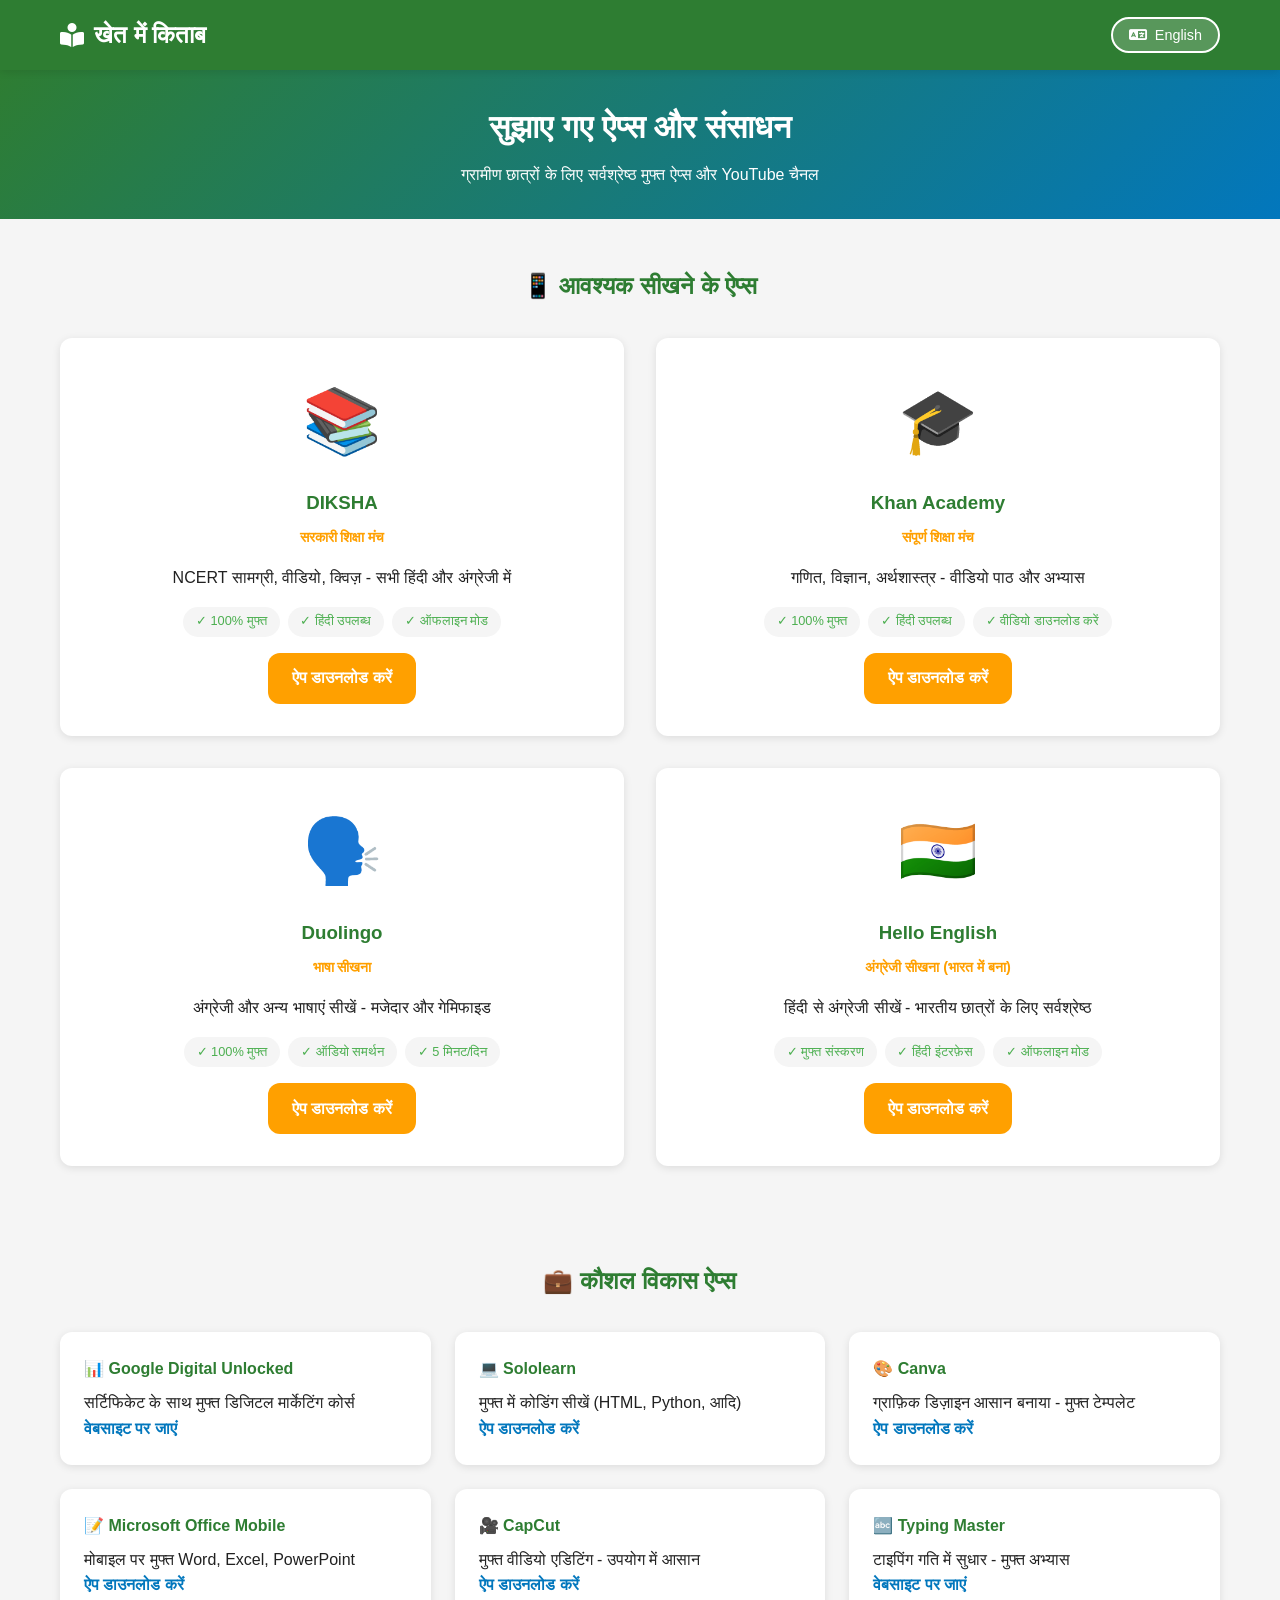
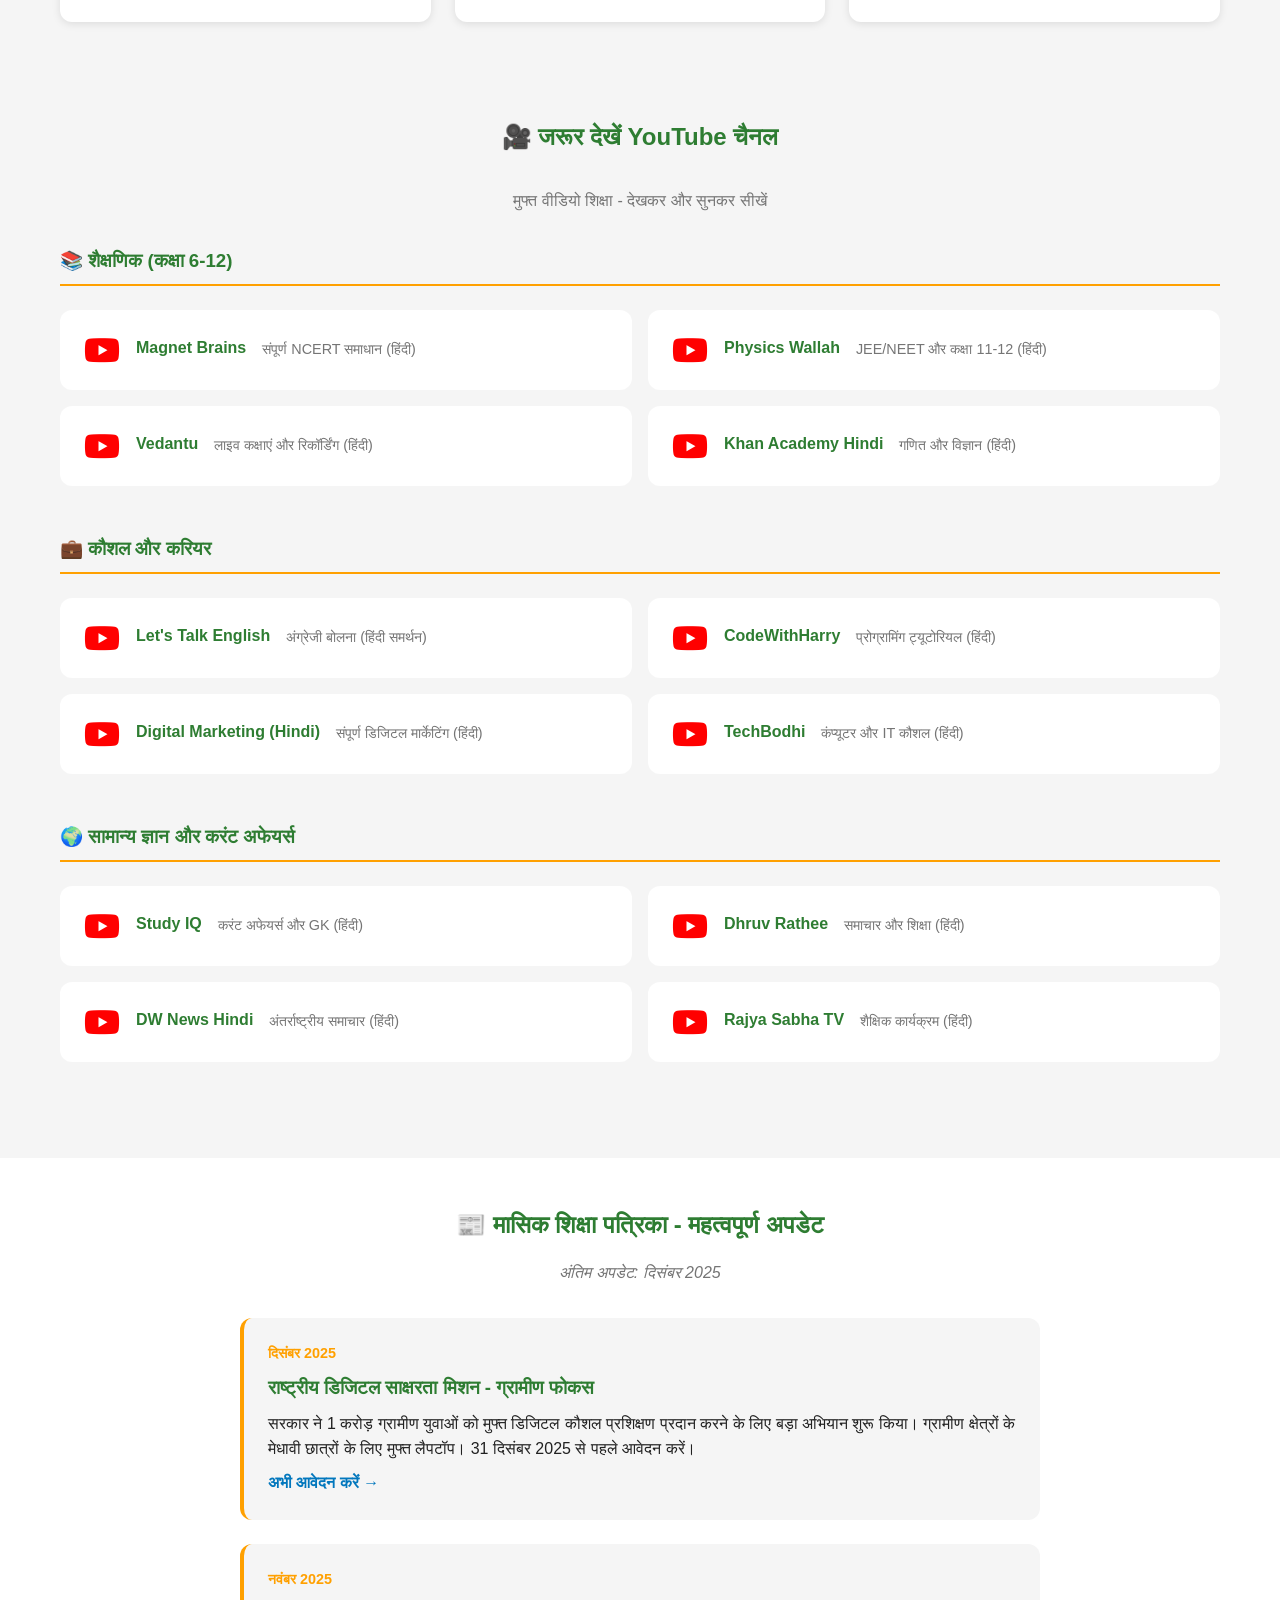
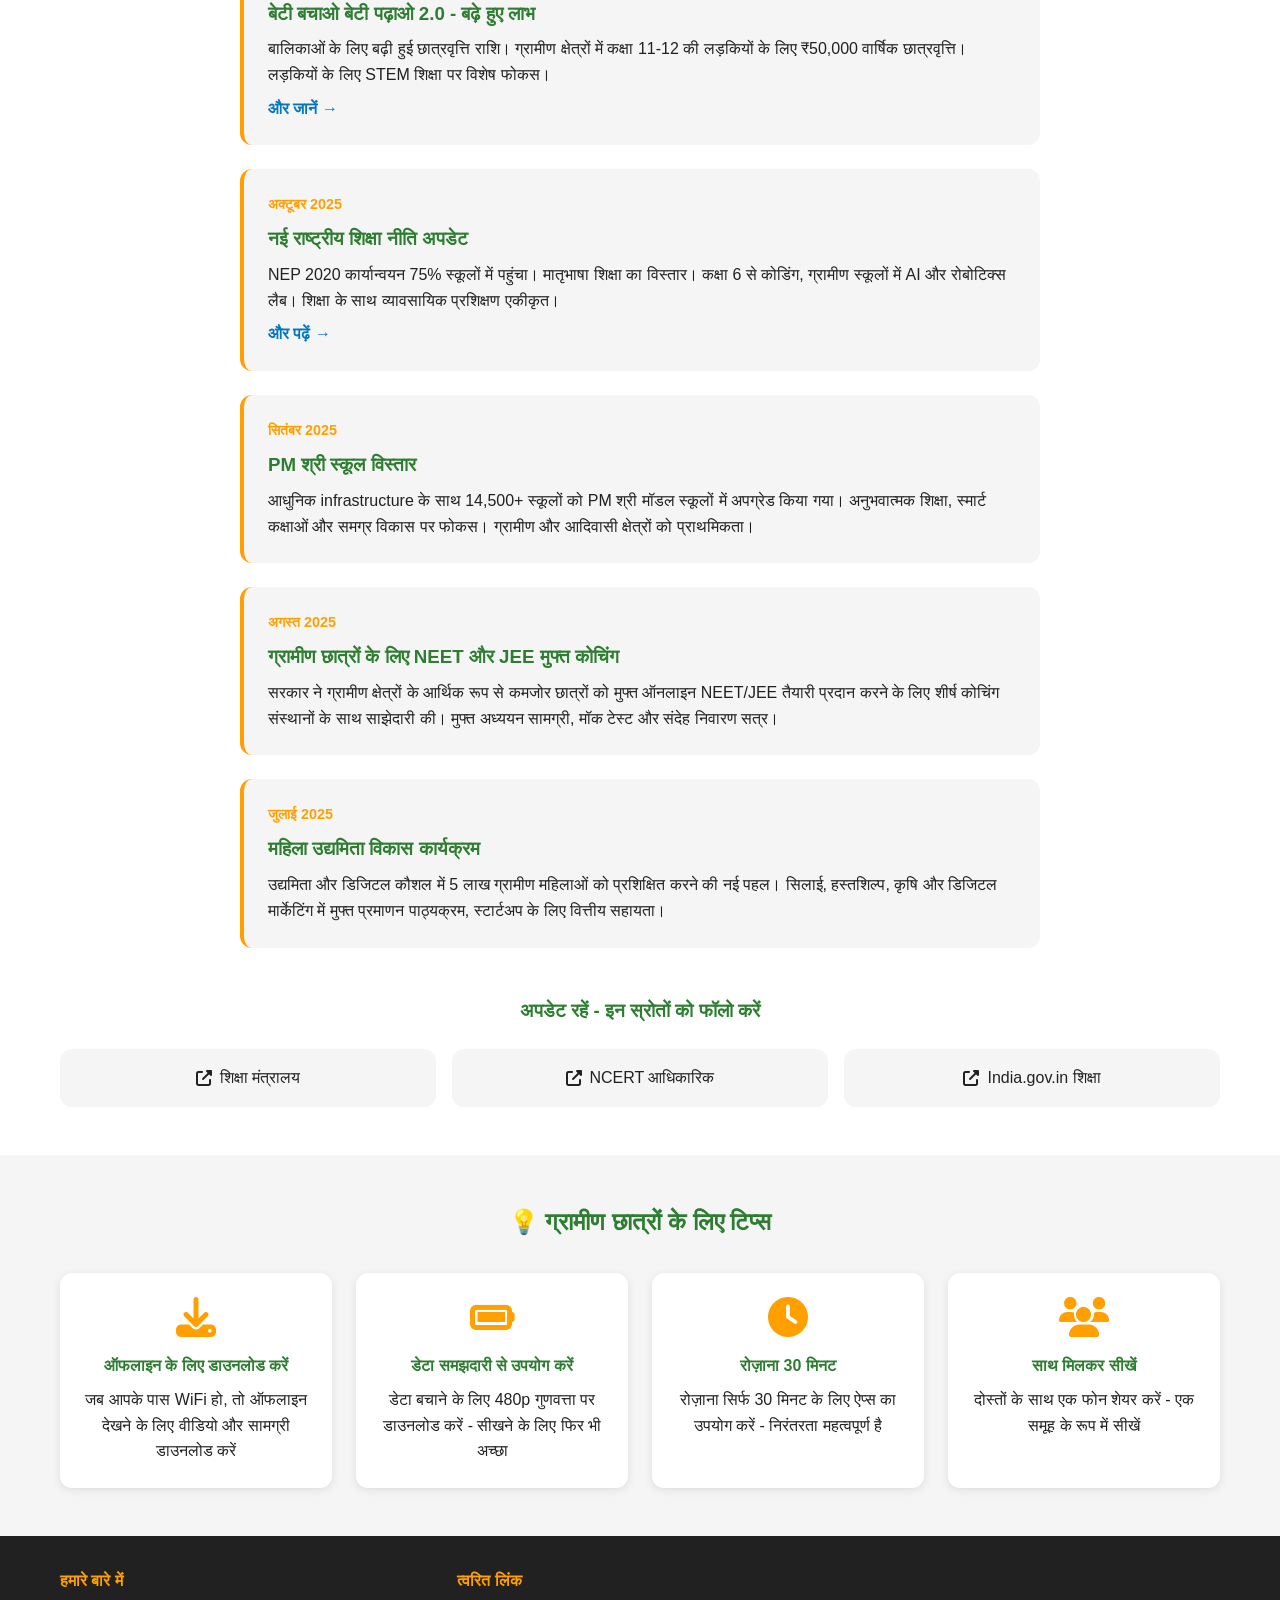
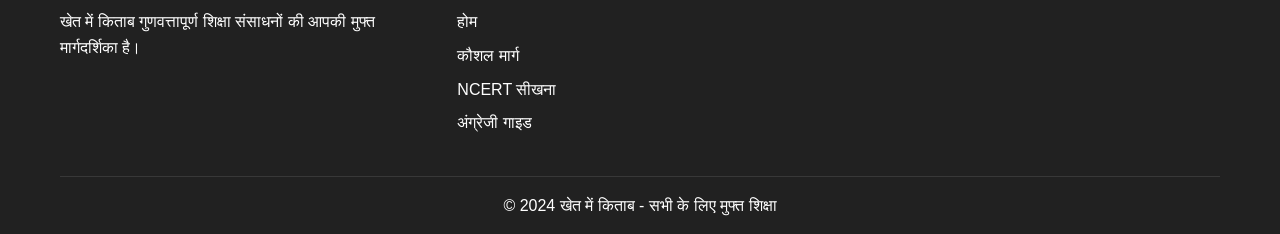
==== commit 991870d8: "Update education news to December 2025 with monthly magazine format - Updated to December 2025 (curr" ====
--- a/apps.html
+++ b/apps.html
@@ -221,41 +221,47 @@
     <!-- Education News -->
     <section class="education-news">
         <div class="container">
-            <h2 data-en="📰 Latest Education News & Updates" data-hi="📰 नवीनतम शिक्षा समाचार और अपडेट">📰 नवीनतम शिक्षा समाचार और अपडेट</h2>
-            <p class="update-date" data-en="Last Updated: December 2024" data-hi="अंतिम अपडेट: दिसंबर 2024">अंतिम अपडेट: दिसंबर 2024</p>
+            <h2 data-en="📰 Monthly Education Magazine - Important Updates" data-hi="📰 मासिक शिक्षा पत्रिका - महत्वपूर्ण अपडेट">📰 मासिक शिक्षा पत्रिका - महत्वपूर्ण अपडेट</h2>
+            <p class="update-date" data-en="Last Updated: December 2025" data-hi="अंतिम अपडेट: दिसंबर 2025">अंतिम अपडेट: दिसंबर 2025</p>
 
             <div class="news-timeline">
                 <div class="news-item">
-                    <div class="news-month" data-en="December 2024" data-hi="दिसंबर 2024">दिसंबर 2024</div>
-                    <h3 data-en="New PM Scholarship Scheme Announced" data-hi="नई PM छात्रवृत्ति योजना की घोषणा">नई PM छात्रवृत्ति योजना की घोषणा</h3>
-                    <p data-en="Government announces increased scholarships for rural students in Classes 9-12. Apply online through the National Scholarship Portal." data-hi="सरकार ने कक्षा 9-12 में ग्रामीण छात्रों के लिए बढ़ी हुई छात्रवृत्ति की घोषणा की। राष्ट्रीय छात्रवृत्ति पोर्टल के माध्यम से ऑनलाइन आवेदन करें।">सरकार ने कक्षा 9-12 में ग्रामीण छात्रों के लिए बढ़ी हुई छात्रवृत्ति की घोषणा की। राष्ट्रीय छात्रवृत्ति पोर्टल के माध्यम से ऑनलाइन आवेदन करें।</p>
-                    <a href="https://scholarships.gov.in/" target="_blank" class="news-cta" data-en="Apply Now →" data-hi="अभी आवेदन करें →">अभी आवेदन करें →</a>
-                </div>
-
-                <div class="news-item">
-                    <div class="news-month" data-en="December 2024" data-hi="दिसंबर 2024">दिसंबर 2024</div>
-                    <h3 data-en="Free Digital Skills Training for Rural Youth" data-hi="ग्रामीण युवाओं के लिए मुफ्त डिजिटल कौशल प्रशिक्षण">ग्रामीण युवाओं के लिए मुफ्त डिजिटल कौशल प्रशिक्षण</h3>
-                    <p data-en="PMKVY 4.0 launched - Free training in digital marketing, coding, and other skills with certificates." data-hi="PMKVY 4.0 लॉन्च किया गया - सर्टिफिकेट के साथ डिजिटल मार्केटिंग, कोडिंग और अन्य कौशल में मुफ्त प्रशिक्षण।">PMKVY 4.0 लॉन्च किया गया - सर्टिफिकेट के साथ डिजिटल मार्केटिंग, कोडिंग और अन्य कौशल में मुफ्त प्रशिक्षण।</p>
-                    <a href="https://www.pmkvyofficial.org/" target="_blank" class="news-cta" data-en="Learn More →" data-hi="और जानें →">और जानें →</a>
-                </div>
-
-                <div class="news-item">
-                    <div class="news-month" data-en="November 2024" data-hi="नवंबर 2024">नवंबर 2024</div>
-                    <h3 data-en="NCERT Updates Curriculum for Classes 6-10" data-hi="NCERT ने कक्षा 6-10 के पाठ्यक्रम को अपडेट किया">NCERT ने कक्षा 6-10 के पाठ्यक्रम को अपडेट किया</h3>
-                    <p data-en="New chapters added focusing on digital literacy and environmental awareness. Updated textbooks available for free download." data-hi="डिजिटल साक्षरता और पर्यावरण जागरूकता पर ध्यान केंद्रित करते हुए नए अध्याय जोड़े गए। अपडेटेड पाठ्यपुस्तकें मुफ्त डाउनलोड के लिए उपलब्ध हैं।">डिजिटल साक्षरता और पर्यावरण जागरूकता पर ध्यान केंद्रित करते हुए नए अध्याय जोड़े गए। अपडेटेड पाठ्यपुस्तकें मुफ्त डाउनलोड के लिए उपलब्ध हैं।</p>
-                    <a href="https://ncert.nic.in/" target="_blank" class="news-cta" data-en="Download Books →" data-hi="किताबें डाउनलोड करें →">किताबें डाउनलोड करें →</a>
-                </div>
-
-                <div class="news-item">
-                    <div class="news-month" data-en="November 2024" data-hi="नवंबर 2024">नवंबर 2024</div>
-                    <h3 data-en="New Education Apps with Offline Features" data-hi="ऑफलाइन सुविधाओं वाले नए शिक्षा ऐप्स">ऑफलाइन सुविधाओं वाले नए शिक्षा ऐप्स</h3>
-                    <p data-en="DIKSHA and other apps now support full offline mode - download content and learn without internet." data-hi="DIKSHA और अन्य ऐप्स अब पूर्ण ऑफलाइन मोड का समर्थन करते हैं - सामग्री डाउनलोड करें और बिना इंटरनेट के सीखें।">DIKSHA और अन्य ऐप्स अब पूर्ण ऑफलाइन मोड का समर्थन करते हैं - सामग्री डाउनलोड करें और बिना इंटरनेट के सीखें।</p>
-                </div>
-
-                <div class="news-item">
-                    <div class="news-month" data-en="October 2024" data-hi="अक्टूबर 2024">अक्टूबर 2024</div>
-                    <h3 data-en="Free Tablet Distribution for Class 10 Students" data-hi="कक्षा 10 के छात्रों के लिए मुफ्त टैबलेट वितरण">कक्षा 10 के छात्रों के लिए मुफ्त टैबलेट वितरण</h3>
-                    <p data-en="Several states announce free tablet scheme for Class 10 students. Check your state education portal for details." data-hi="कई राज्यों ने कक्षा 10 के छात्रों के लिए मुफ्त टैबलेट योजना की घोषणा की। विवरण के लिए अपने राज्य शिक्षा पोर्टल की जांच करें।">कई राज्यों ने कक्षा 10 के छात्रों के लिए मुफ्त टैबलेट योजना की घोषणा की। विवरण के लिए अपने राज्य शिक्षा पोर्टल की जांच करें।</p>
+                    <div class="news-month" data-en="December 2025" data-hi="दिसंबर 2025">दिसंबर 2025</div>
+                    <h3 data-en="National Digital Literacy Mission - Rural Focus" data-hi="राष्ट्रीय डिजिटल साक्षरता मिशन - ग्रामीण फोकस">राष्ट्रीय डिजिटल साक्षरता मिशन - ग्रामीण फोकस</h3>
+                    <p data-en="Government launches massive drive to provide free digital skills training to 1 crore rural youth. Free laptops for meritorious students from rural areas. Apply before Dec 31, 2025." data-hi="सरकार ने 1 करोड़ ग्रामीण युवाओं को मुफ्त डिजिटल कौशल प्रशिक्षण प्रदान करने के लिए बड़ा अभियान शुरू किया। ग्रामीण क्षेत्रों के मेधावी छात्रों के लिए मुफ्त लैपटॉप। 31 दिसंबर 2025 से पहले आवेदन करें।">सरकार ने 1 करोड़ ग्रामीण युवाओं को मुफ्त डिजिटल कौशल प्रशिक्षण प्रदान करने के लिए बड़ा अभियान शुरू किया। ग्रामीण क्षेत्रों के मेधावी छात्रों के लिए मुफ्त लैपटॉप। 31 दिसंबर 2025 से पहले आवेदन करें।</p>
+                    <a href="https://www.india.gov.in/topics/education" target="_blank" class="news-cta" data-en="Apply Now →" data-hi="अभी आवेदन करें →">अभी आवेदन करें →</a>
+                </div>
+
+                <div class="news-item">
+                    <div class="news-month" data-en="November 2025" data-hi="नवंबर 2025">नवंबर 2025</div>
+                    <h3 data-en="Beti Bachao Beti Padhao 2.0 - Enhanced Benefits" data-hi="बेटी बचाओ बेटी पढ़ाओ 2.0 - बढ़े हुए लाभ">बेटी बचाओ बेटी पढ़ाओ 2.0 - Enhanced Benefits</h3>
+                    <p data-en="Increased scholarship amounts for girl students. ₹50,000 annual scholarship for girls from Classes 11-12 in rural areas. Special focus on STEM education for girls." data-hi="बालिकाओं के लिए बढ़ी हुई छात्रवृत्ति राशि। ग्रामीण क्षेत्रों में कक्षा 11-12 की लड़कियों के लिए ₹50,000 वार्षिक छात्रवृत्ति। लड़कियों के लिए STEM शिक्षा पर विशेष फोकस।">बालिकाओं के लिए बढ़ी हुई छात्रवृत्ति राशि। ग्रामीण क्षेत्रों में कक्षा 11-12 की लड़कियों के लिए ₹50,000 वार्षिक छात्रवृत्ति। लड़कियों के लिए STEM शिक्षा पर विशेष फोकस।</p>
+                    <a href="https://scholarships.gov.in/" target="_blank" class="news-cta" data-en="Learn More →" data-hi="और जानें →">और जानें →</a>
+                </div>
+
+                <div class="news-item">
+                    <div class="news-month" data-en="October 2025" data-hi="अक्टूबर 2025">अक्टूबर 2025</div>
+                    <h3 data-en="New National Education Policy Updates" data-hi="नई राष्ट्रीय शिक्षा नीति अपडेट">नई राष्ट्रीय शिक्षा नीति अपडेट</h3>
+                    <p data-en="NEP 2020 implementation reaches 75% schools. Mother tongue education expanded. Coding from Class 6, AI & Robotics labs in rural schools. Vocational training integrated with academics." data-hi="NEP 2020 कार्यान्वयन 75% स्कूलों में पहुंचा। मातृभाषा शिक्षा का विस्तार। कक्षा 6 से कोडिंग, ग्रामीण स्कूलों में AI और रोबोटिक्स लैब। शिक्षा के साथ व्यावसायिक प्रशिक्षण एकीकृत।">NEP 2020 कार्यान्वयन 75% स्कूलों में पहुंचा। मातृभाषा शिक्षा का विस्तार। कक्षा 6 से कोडिंग, ग्रामीण स्कूलों में AI और रोबोटिक्स लैब। शिक्षा के साथ व्यावसायिक प्रशिक्षण एकीकृत।</p>
+                    <a href="https://www.education.gov.in/" target="_blank" class="news-cta" data-en="Read More →" data-hi="और पढ़ें →">और पढ़ें →</a>
+                </div>
+
+                <div class="news-item">
+                    <div class="news-month" data-en="September 2025" data-hi="सितंबर 2025">सितंबर 2025</div>
+                    <h3 data-en="PM SHRI Schools Expansion" data-hi="PM श्री स्कूल विस्तार">PM श्री स्कूल विस्तार</h3>
+                    <p data-en="14,500+ schools upgraded to PM SHRI model schools with modern infrastructure. Focus on experiential learning, smart classrooms, and holistic development. Priority for rural and tribal areas." data-hi="आधुनिक infrastructure के साथ 14,500+ स्कूलों को PM श्री मॉडल स्कूलों में अपग्रेड किया गया। अनुभवात्मक शिक्षा, स्मार्ट कक्षाओं और समग्र विकास पर फोकस। ग्रामीण और आदिवासी क्षेत्रों को प्राथमिकता।">आधुनिक infrastructure के साथ 14,500+ स्कूलों को PM श्री मॉडल स्कूलों में अपग्रेड किया गया। अनुभवात्मक शिक्षा, स्मार्ट कक्षाओं और समग्र विकास पर फोकस। ग्रामीण और आदिवासी क्षेत्रों को प्राथमिकता।</p>
+                </div>
+
+                <div class="news-item">
+                    <div class="news-month" data-en="August 2025" data-hi="अगस्त 2025">अगस्त 2025</div>
+                    <h3 data-en="NEET & JEE Free Coaching for Rural Students" data-hi="ग्रामीण छात्रों के लिए NEET और JEE मुफ्त कोचिंग">ग्रामीण छात्रों के लिए NEET और JEE मुफ्त कोचिंग</h3>
+                    <p data-en="Government partners with top coaching institutes to provide free online NEET/JEE preparation for economically weaker students from rural areas. Free study material, mock tests, and doubt-clearing sessions." data-hi="सरकार ने ग्रामीण क्षेत्रों के आर्थिक रूप से कमजोर छात्रों को मुफ्त ऑनलाइन NEET/JEE तैयारी प्रदान करने के लिए शीर्ष कोचिंग संस्थानों के साथ साझेदारी की। मुफ्त अध्ययन सामग्री, मॉक टेस्ट और संदेह निवारण सत्र।">सरकार ने ग्रामीण क्षेत्रों के आर्थिक रूप से कमजोर छात्रों को मुफ्त ऑनलाइन NEET/JEE तैयारी प्रदान करने के लिए शीर्ष कोचिंग संस्थानों के साथ साझेदारी की। मुफ्त अध्ययन सामग्री, मॉक टेस्ट और संदेह निवारण सत्र।</p>
+                </div>
+
+                <div class="news-item">
+                    <div class="news-month" data-en="July 2025" data-hi="जुलाई 2025">जुलाई 2025</div>
+                    <h3 data-en="Women Entrepreneurship Development Program" data-hi="महिला उद्यमिता विकास कार्यक्रम">महिला उद्यमिता विकास कार्यक्रम</h3>
+                    <p data-en="New initiative to train 5 lakh rural women in entrepreneurship and digital skills. Free certification courses in tailoring, handicrafts, agriculture, and digital marketing with financial support for startups." data-hi="उद्यमिता और डिजिटल कौशल में 5 लाख ग्रामीण महिलाओं को प्रशिक्षित करने की नई पहल। सिलाई, हस्तशिल्प, कृषि और डिजिटल मार्केटिंग में मुफ्त प्रमाणन पाठ्यक्रम, स्टार्टअप के लिए वित्तीय सहायता।">उद्यमिता और डिजिटल कौशल में 5 लाख ग्रामीण महिलाओं को प्रशिक्षित करने की नई पहल। सिलाई, हस्तशिल्प, कृषि और डिजिटल मार्केटिंग में मुफ्त प्रमाणन पाठ्यक्रम, स्टार्टअप के लिए वित्तीय सहायता।</p>
                 </div>
             </div>
 
